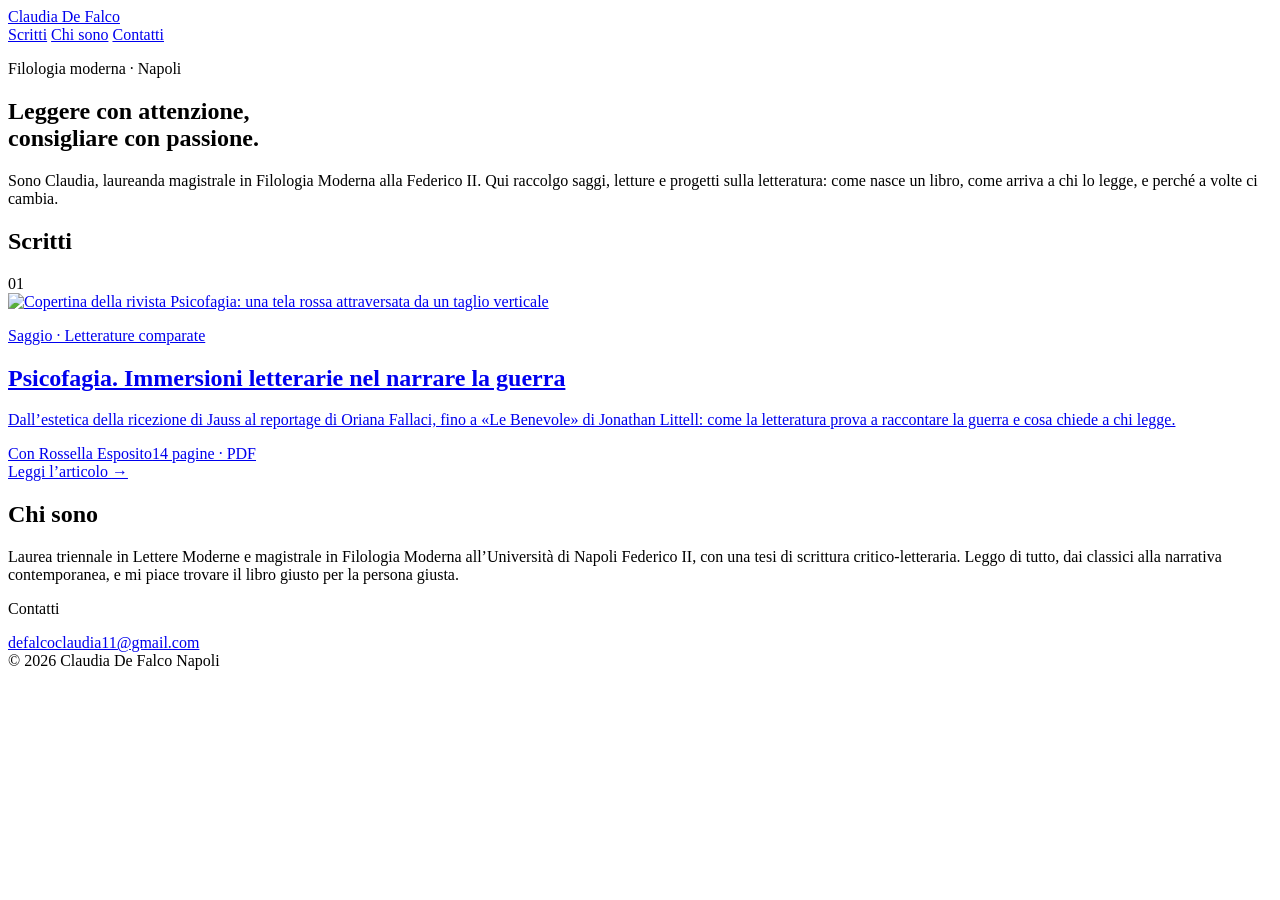
==== index.html @ 2e73d651 "Add files via upload" ====
<!doctype html>
<html lang="it">
<head>
  <meta charset="utf-8">
  <meta name="viewport" content="width=device-width, initial-scale=1">
  <title>Claudia De Falco · Letture e scritti</title>
  <meta name="description" content="Saggi, letture e progetti di Claudia De Falco, laureanda magistrale in Filologia Moderna all’Università di Napoli Federico II.">
  <meta name="author" content="Claudia De Falco">
  <meta property="og:type" content="website">
  <meta property="og:title" content="Claudia De Falco · Letture e scritti">
  <meta property="og:description" content="Saggi, letture e progetti sulla letteratura.">
  <meta property="og:image" content="assets/img/cover.jpg">
  <meta name="theme-color" content="#F6F2EA">
  <link rel="icon" href="assets/favicon.svg" type="image/svg+xml">
  <link rel="preconnect" href="https://fonts.googleapis.com">
  <link rel="preconnect" href="https://fonts.gstatic.com" crossorigin>
  <link href="https://fonts.googleapis.com/css2?family=DM+Sans:wght@400;500;600&family=Newsreader:ital,opsz,wght@0,6..72,300;0,6..72,400;0,6..72,500;1,6..72,300;1,6..72,400&display=swap" rel="stylesheet">
  <link rel="stylesheet" href="assets/style.css">
</head>
<body>
  <header class="wrap site-header">
    <a class="brand" href="./">Claudia De Falco</a>
    <nav class="nav" aria-label="Principale">
      <a href="#scritti">Scritti</a>
      <a href="#chi-sono">Chi sono</a>
      <a href="#contatti">Contatti</a>
    </nav>
  </header>

  <main>
    <section class="wrap hero">
      <p class="eyebrow">Filologia moderna · Napoli</p>
      <h1>Leggere con attenzione,<br>consigliare con passione.</h1>
      <p class="lead">Sono Claudia, laureanda magistrale in Filologia Moderna alla Federico II. Qui raccolgo saggi, letture e progetti sulla letteratura: come nasce un libro, come arriva a chi lo legge, e perché a volte ci cambia.</p>
    </section>

    <section class="wrap section" id="scritti" aria-labelledby="scritti-title">
      <div class="section-head">
        <h2 class="label" id="scritti-title">Scritti</h2>
        <span class="count">01</span>
      </div>

      <a class="card" href="articoli/psicofagia/">
        <div class="cover">
          <img src="assets/img/cover.jpg" width="696" height="1100" alt="Copertina della rivista Psicofagia: una tela rossa attraversata da un taglio verticale" loading="lazy">
        </div>
        <div class="body">
          <p class="eyebrow">Saggio · Letterature comparate</p>
          <h2>Psicofagia. Immersioni letterarie nel narrare la guerra</h2>
          <p>Dall’estetica della ricezione di Jauss al reportage di Oriana Fallaci, fino a «Le Benevole» di Jonathan Littell: come la letteratura prova a raccontare la guerra e cosa chiede a chi legge.</p>
          <div class="meta"><span>Con Rossella Esposito</span><span>14 pagine · PDF</span></div>
          <span class="more">Leggi l’articolo <span class="arrow" aria-hidden="true">→</span></span>
        </div>
      </a>
    </section>

    <section class="wrap section" id="chi-sono" aria-labelledby="chi-title">
      <div class="section-head">
        <h2 class="label" id="chi-title">Chi sono</h2>
      </div>
      <div class="about">
        <p>Laurea triennale in Lettere Moderne e magistrale in Filologia Moderna all’Università di Napoli Federico II, con una tesi di scrittura critico-letteraria. Leggo di tutto, dai classici alla narrativa contemporanea, e mi piace trovare il libro giusto per la persona giusta.</p>
        <div class="contact" id="contatti">
          <p class="label">Contatti</p>
          <a href="mailto:defalcoclaudia11@gmail.com">defalcoclaudia11@gmail.com</a>
        </div>
      </div>
    </section>
  </main>

  <footer class="wrap site-footer">
    <span>© 2026 Claudia De Falco</span>
    <span>Napoli</span>
  </footer>
</body>
</html>
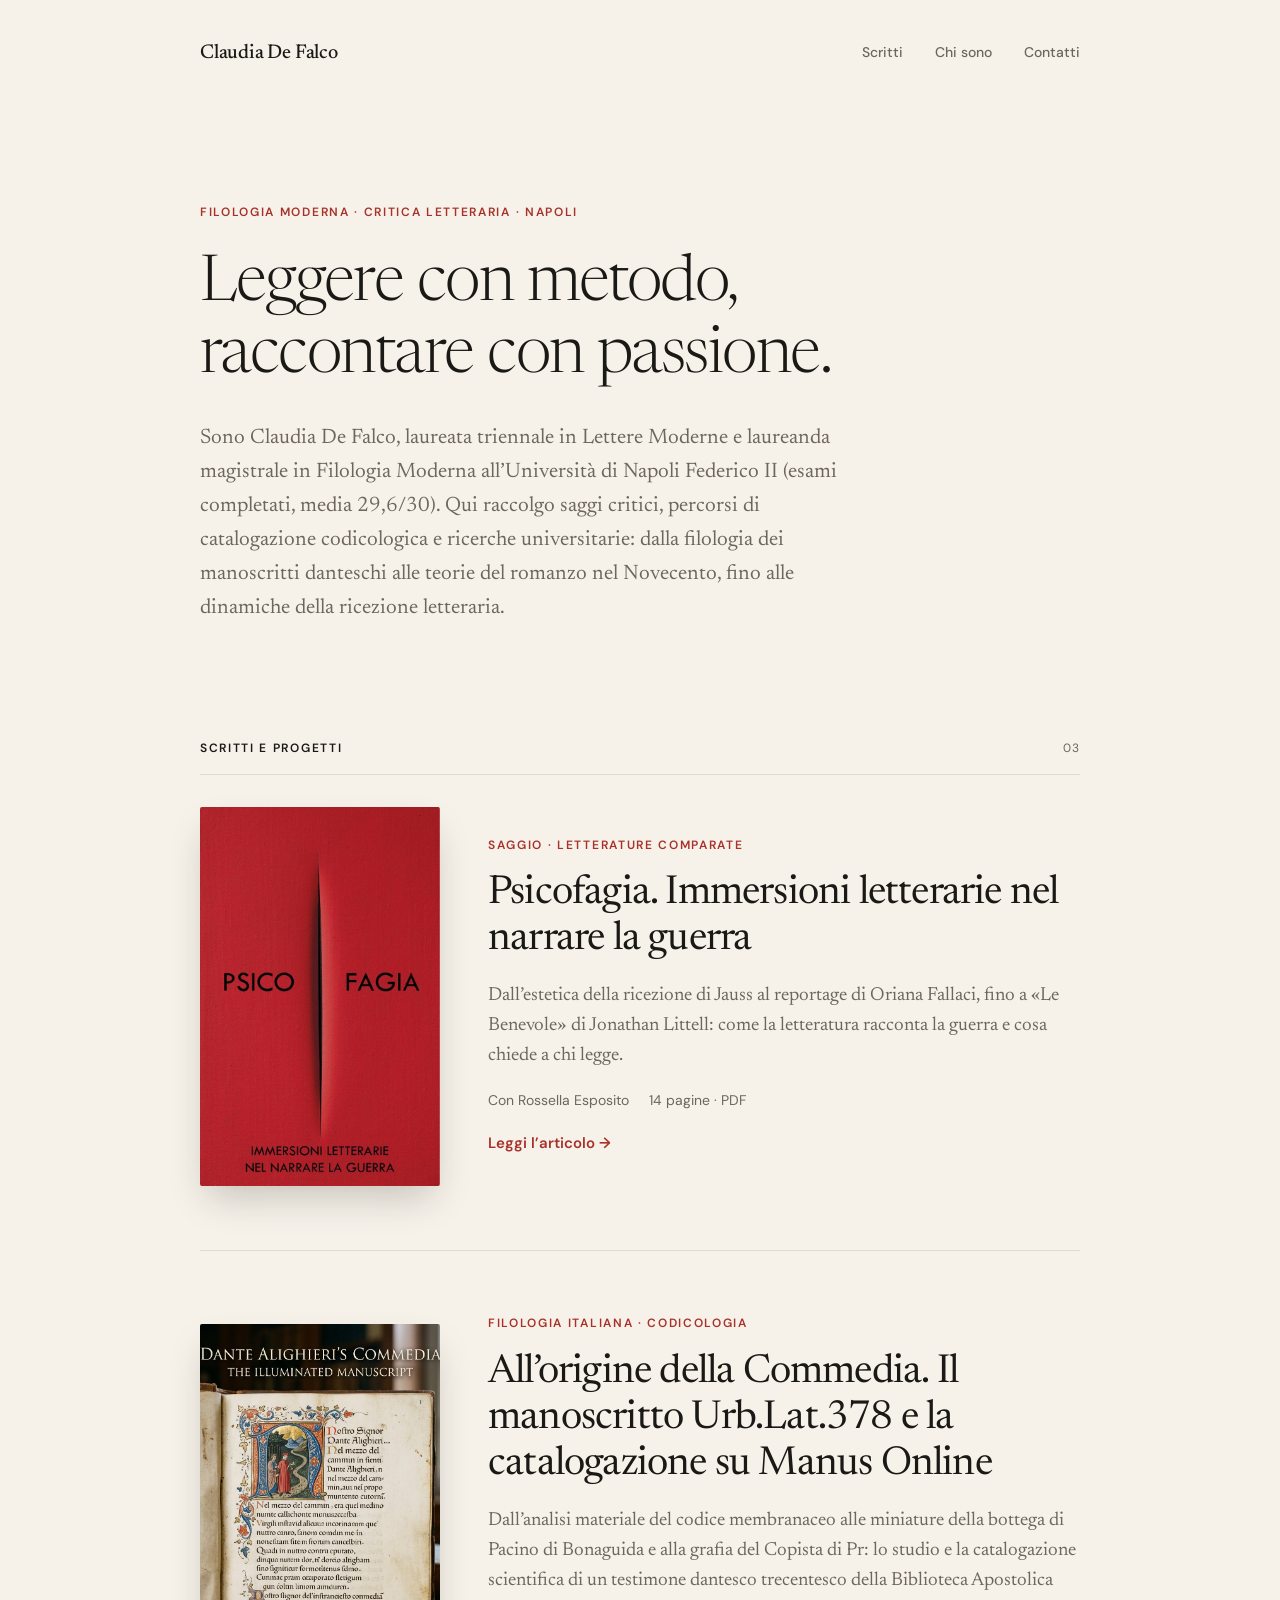
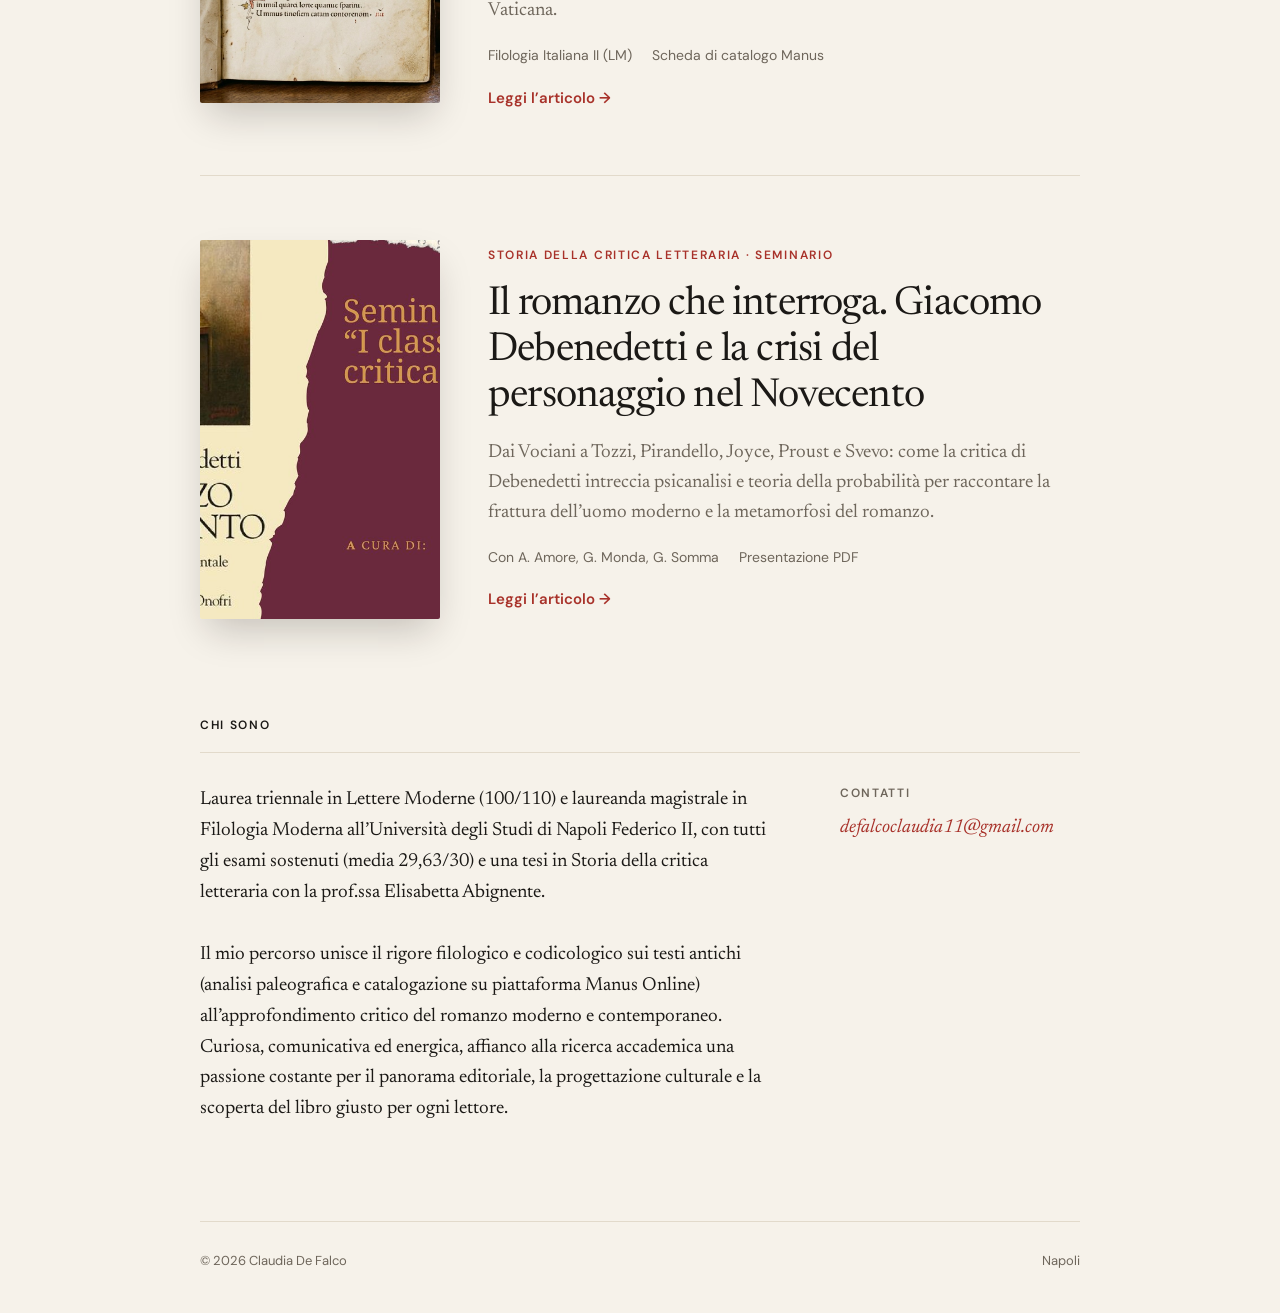
==== commit a49ca027: "Aggiunta articoli Manus e Seminario Debenedetti, rifinitura home e configurazione identita" ====
--- a/index.html
+++ b/index.html
@@ -4,11 +4,11 @@
   <meta charset="utf-8">
   <meta name="viewport" content="width=device-width, initial-scale=1">
   <title>Claudia De Falco · Letture e scritti</title>
-  <meta name="description" content="Saggi, letture e progetti di Claudia De Falco, laureanda magistrale in Filologia Moderna all’Università di Napoli Federico II.">
+  <meta name="description" content="Saggi, ricerche filologiche e progetti di critica letteraria di Claudia De Falco, laureanda magistrale in Filologia Moderna all’Università di Napoli Federico II.">
   <meta name="author" content="Claudia De Falco">
   <meta property="og:type" content="website">
   <meta property="og:title" content="Claudia De Falco · Letture e scritti">
-  <meta property="og:description" content="Saggi, letture e progetti sulla letteratura.">
+  <meta property="og:description" content="Saggi, ricerche filologiche e progetti critici sulla letteratura.">
   <meta property="og:image" content="assets/img/cover.jpg">
   <meta name="theme-color" content="#F6F2EA">
   <link rel="icon" href="assets/favicon.svg" type="image/svg+xml">
@@ -29,29 +29,57 @@
 
   <main>
     <section class="wrap hero">
-      <p class="eyebrow">Filologia moderna · Napoli</p>
-      <h1>Leggere con attenzione,<br>consigliare con passione.</h1>
-      <p class="lead">Sono Claudia, laureanda magistrale in Filologia Moderna alla Federico II. Qui raccolgo saggi, letture e progetti sulla letteratura: come nasce un libro, come arriva a chi lo legge, e perché a volte ci cambia.</p>
+      <p class="eyebrow">Filologia moderna · Critica letteraria · Napoli</p>
+      <h1>Leggere con metodo,<br>raccontare con passione.</h1>
+      <p class="lead">Sono Claudia De Falco, laureata triennale in Lettere Moderne e laureanda magistrale in Filologia Moderna all’Università di Napoli Federico II (esami completati, media 29,6/30). Qui raccolgo saggi critici, percorsi di catalogazione codicologica e ricerche universitarie: dalla filologia dei manoscritti danteschi alle teorie del romanzo nel Novecento, fino alle dinamiche della ricezione letteraria.</p>
     </section>
 
     <section class="wrap section" id="scritti" aria-labelledby="scritti-title">
       <div class="section-head">
-        <h2 class="label" id="scritti-title">Scritti</h2>
-        <span class="count">01</span>
+        <h2 class="label" id="scritti-title">Scritti e progetti</h2>
+        <span class="count">03</span>
       </div>
 
-      <a class="card" href="articoli/psicofagia/">
-        <div class="cover">
-          <img src="assets/img/cover.jpg" width="696" height="1100" alt="Copertina della rivista Psicofagia: una tela rossa attraversata da un taglio verticale" loading="lazy">
-        </div>
-        <div class="body">
-          <p class="eyebrow">Saggio · Letterature comparate</p>
-          <h2>Psicofagia. Immersioni letterarie nel narrare la guerra</h2>
-          <p>Dall’estetica della ricezione di Jauss al reportage di Oriana Fallaci, fino a «Le Benevole» di Jonathan Littell: come la letteratura prova a raccontare la guerra e cosa chiede a chi legge.</p>
-          <div class="meta"><span>Con Rossella Esposito</span><span>14 pagine · PDF</span></div>
-          <span class="more">Leggi l’articolo <span class="arrow" aria-hidden="true">→</span></span>
-        </div>
-      </a>
+      <div class="cards-list">
+        <a class="card" href="articoli/psicofagia/">
+          <div class="cover">
+            <img src="assets/img/cover.jpg" width="696" height="1100" alt="Copertina della rivista Psicofagia: una tela rossa attraversata da un taglio verticale" loading="lazy">
+          </div>
+          <div class="body">
+            <p class="eyebrow">Saggio · Letterature comparate</p>
+            <h2>Psicofagia. Immersioni letterarie nel narrare la guerra</h2>
+            <p>Dall’estetica della ricezione di Jauss al reportage di Oriana Fallaci, fino a «Le Benevole» di Jonathan Littell: come la letteratura racconta la guerra e cosa chiede a chi legge.</p>
+            <div class="meta"><span>Con Rossella Esposito</span><span>14 pagine · PDF</span></div>
+            <span class="more">Leggi l’articolo <span class="arrow" aria-hidden="true">→</span></span>
+          </div>
+        </a>
+
+        <a class="card" href="articoli/manoscritti-dante-manus/">
+          <div class="cover">
+            <img src="articoli/manoscritti-dante-manus/img/cover.jpg" width="896" height="1200" alt="Copertina editoriale: il manoscritto dantesco della Commedia e la catalogazione su Manus Online" loading="lazy">
+          </div>
+          <div class="body">
+            <p class="eyebrow">Filologia italiana · Codicologia</p>
+            <h2>All’origine della Commedia. Il manoscritto Urb.Lat.378 e la catalogazione su Manus Online</h2>
+            <p>Dall’analisi materiale del codice membranaceo alle miniature della bottega di Pacino di Bonaguida e alla grafia del Copista di Pr: lo studio e la catalogazione scientifica di un testimone dantesco trecentesco della Biblioteca Apostolica Vaticana.</p>
+            <div class="meta"><span>Filologia Italiana II (LM)</span><span>Scheda di catalogo Manus</span></div>
+            <span class="more">Leggi l’articolo <span class="arrow" aria-hidden="true">→</span></span>
+          </div>
+        </a>
+
+        <a class="card" href="articoli/seminario-debenedetti/">
+          <div class="cover">
+            <img src="articoli/seminario-debenedetti/img/cover.jpg" width="1200" height="675" alt="Slide introduttiva del seminario su Giacomo Debenedetti e Il romanzo del Novecento" loading="lazy">
+          </div>
+          <div class="body">
+            <p class="eyebrow">Storia della critica letteraria · Seminario</p>
+            <h2>Il romanzo che interroga. Giacomo Debenedetti e la crisi del personaggio nel Novecento</h2>
+            <p>Dai Vociani a Tozzi, Pirandello, Joyce, Proust e Svevo: come la critica di Debenedetti intreccia psicanalisi e teoria della probabilità per raccontare la frattura dell’uomo moderno e la metamorfosi del romanzo.</p>
+            <div class="meta"><span>Con A. Amore, G. Monda, G. Somma</span><span>Presentazione PDF</span></div>
+            <span class="more">Leggi l’articolo <span class="arrow" aria-hidden="true">→</span></span>
+          </div>
+        </a>
+      </div>
     </section>
 
     <section class="wrap section" id="chi-sono" aria-labelledby="chi-title">
@@ -59,7 +87,7 @@
         <h2 class="label" id="chi-title">Chi sono</h2>
       </div>
       <div class="about">
-        <p>Laurea triennale in Lettere Moderne e magistrale in Filologia Moderna all’Università di Napoli Federico II, con una tesi di scrittura critico-letteraria. Leggo di tutto, dai classici alla narrativa contemporanea, e mi piace trovare il libro giusto per la persona giusta.</p>
+        <p>Laurea triennale in Lettere Moderne (100/110) e laureanda magistrale in Filologia Moderna all’Università degli Studi di Napoli Federico II, con tutti gli esami sostenuti (media 29,63/30) e una tesi in Storia della critica letteraria con la prof.ssa Elisabetta Abignente.<br><br>Il mio percorso unisce il rigore filologico e codicologico sui testi antichi (analisi paleografica e catalogazione su piattaforma Manus Online) all’approfondimento critico del romanzo moderno e contemporaneo. Curiosa, comunicativa ed energica, affianco alla ricerca accademica una passione costante per il panorama editoriale, la progettazione culturale e la scoperta del libro giusto per ogni lettore.</p>
         <div class="contact" id="contatti">
           <p class="label">Contatti</p>
           <a href="mailto:defalcoclaudia11@gmail.com">defalcoclaudia11@gmail.com</a>
--- a/assets/style.css
+++ b/assets/style.css
@@ -0,0 +1,258 @@
+:root {
+  --bg: #F6F2EA;
+  --surface: #FFFDF8;
+  --band: #EDE6DA;
+  --ink: #1B1916;
+  --muted: #6E665B;
+  --rule: #E2DACB;
+  --accent: #A8322A;
+  --accent-ink: #FFFFFF;
+  --serif: "Newsreader", Georgia, "Times New Roman", serif;
+  --sans: "DM Sans", system-ui, -apple-system, "Segoe UI", sans-serif;
+  --wide: 880px;
+  --col: 680px;
+}
+
+*, *::before, *::after { box-sizing: border-box; }
+html { -webkit-text-size-adjust: 100%; }
+body {
+  margin: 0;
+  background: var(--bg);
+  color: var(--ink);
+  font-family: var(--serif);
+  font-size: 20px;
+  line-height: 1.7;
+  -webkit-font-smoothing: antialiased;
+  text-rendering: optimizeLegibility;
+}
+img { max-width: 100%; display: block; }
+a { color: inherit; }
+::selection { background: rgba(168, 50, 42, .16); }
+
+.wrap { width: min(var(--wide), 100% - 40px); margin-inline: auto; }
+.col  { width: min(var(--col), 100% - 40px); margin-inline: auto; }
+
+/* Header */
+.site-header { display: flex; justify-content: space-between; align-items: center; padding: 36px 0; }
+.brand { font-family: var(--serif); font-weight: 500; font-size: 20px; text-decoration: none; letter-spacing: -.01em; }
+.nav { display: flex; gap: 32px; }
+.nav a { font-family: var(--sans); font-weight: 500; font-size: 14px; color: var(--muted); text-decoration: none; transition: color .2s; }
+.nav a:hover, .nav a[aria-current="page"] { color: var(--ink); }
+
+/* Type helpers */
+.eyebrow {
+  font-family: var(--sans); font-weight: 600; font-size: 12px; letter-spacing: .14em;
+  text-transform: uppercase; color: var(--accent); margin: 0;
+}
+.label {
+  font-family: var(--sans); font-weight: 600; font-size: 12px; letter-spacing: .14em;
+  text-transform: uppercase; margin: 0;
+}
+.muted { color: var(--muted); }
+
+/* Home hero */
+.hero { padding: 96px 0 112px; display: grid; gap: 28px; }
+.hero h1 {
+  font-weight: 300; font-size: clamp(42px, 6.4vw, 64px); line-height: 1.12;
+  letter-spacing: -.024em; margin: 0;
+}
+.hero .lead { font-size: 21px; line-height: 1.62; color: var(--muted); max-width: 640px; margin: 0; }
+
+/* Sections */
+.section { padding-bottom: 96px; }
+.section-head { display: flex; justify-content: space-between; align-items: baseline; padding-bottom: 16px; border-bottom: 1px solid var(--rule); margin-bottom: 32px; }
+.section-head .count { font-family: var(--sans); font-size: 12px; color: var(--muted); letter-spacing: .08em; }
+
+/* Article card */
+.card { display: grid; grid-template-columns: 240px 1fr; gap: 48px; align-items: center; text-decoration: none; }
+.card .cover {
+  aspect-ratio: 240 / 379; border-radius: 2px; overflow: hidden;
+  box-shadow: 0 18px 36px -8px rgba(26, 20, 13, .22);
+  transition: transform .4s cubic-bezier(.2,.7,.2,1), box-shadow .4s;
+}
+.card .cover img { width: 100%; height: 100%; object-fit: cover; }
+.card:hover .cover { transform: translateY(-4px) rotate(-.6deg); box-shadow: 0 26px 44px -10px rgba(26, 20, 13, .28); }
+.card .body { display: grid; gap: 18px; }
+.card h2 { font-weight: 400; font-size: clamp(30px, 3.6vw, 40px); line-height: 1.15; letter-spacing: -.02em; margin: 0; }
+.card p { margin: 0; font-size: 19px; line-height: 1.58; color: var(--muted); }
+.meta { font-family: var(--sans); font-size: 14px; color: var(--muted); display: flex; flex-wrap: wrap; gap: 8px 20px; }
+.more { font-family: var(--sans); font-weight: 600; font-size: 15px; color: var(--accent); }
+.more .arrow { display: inline-block; transition: transform .25s; }
+.card:hover .more .arrow { transform: translateX(4px); }
+.card + .card { margin-top: 64px; padding-top: 64px; border-top: 1px solid var(--rule); }
+
+/* Codicological and metadata sheet */
+.spec-box {
+  background: var(--surface);
+  border: 1px solid var(--rule);
+  border-radius: 6px;
+  padding: 28px 32px;
+  margin: 32px 0 48px;
+}
+.spec-box .label {
+  color: var(--accent);
+  margin-bottom: 20px;
+}
+.spec-grid {
+  display: grid;
+  grid-template-columns: repeat(auto-fit, minmax(260px, 1fr));
+  gap: 18px 28px;
+  font-family: var(--sans);
+  font-size: 14px;
+  line-height: 1.5;
+}
+.spec-item {
+  display: flex;
+  flex-direction: column;
+  gap: 4px;
+}
+.spec-item .dt {
+  color: var(--muted);
+  font-size: 11px;
+  text-transform: uppercase;
+  letter-spacing: .08em;
+  font-weight: 600;
+}
+.spec-item .dd {
+  color: var(--ink);
+  font-weight: 500;
+  margin: 0;
+}
+
+/* About */
+.about { display: grid; grid-template-columns: 1fr 240px; gap: 64px; }
+.about p { margin: 0; font-size: 19px; line-height: 1.63; }
+.contact { display: grid; gap: 10px; align-content: start; }
+.contact .label { color: var(--muted); }
+.contact a { font-style: italic; color: var(--accent); text-decoration: none; font-size: 19px; overflow-wrap: anywhere; }
+.contact a:hover { text-decoration: underline; text-underline-offset: 3px; }
+
+/* Footer */
+.site-footer {
+  display: flex; justify-content: space-between; gap: 16px; flex-wrap: wrap;
+  border-top: 1px solid var(--rule); padding: 28px 0 40px;
+  font-family: var(--sans); font-size: 13px; color: var(--muted);
+}
+.site-footer a { text-decoration: none; }
+.site-footer a:hover { color: var(--ink); }
+
+/* Article page */
+.intro { padding: 72px 0 48px; display: grid; gap: 24px; }
+.back { font-family: var(--sans); font-weight: 500; font-size: 14px; color: var(--muted); text-decoration: none; width: fit-content; }
+.back:hover { color: var(--ink); }
+.intro h1 { font-weight: 300; font-size: clamp(38px, 5.6vw, 56px); line-height: 1.1; letter-spacing: -.027em; margin: 0; }
+.standfirst { font-style: italic; font-size: 22px; line-height: 1.55; color: var(--muted); margin: 0; }
+.byline {
+  display: flex; justify-content: space-between; align-items: center; gap: 16px; flex-wrap: wrap;
+  border-top: 1px solid var(--rule); padding-top: 20px; font-family: var(--sans);
+}
+.byline .who { font-weight: 500; font-size: 14px; }
+.byline .info { font-size: 13px; color: var(--muted); }
+
+.btn {
+  display: inline-flex; align-items: center; gap: 10px;
+  background: var(--accent); color: var(--accent-ink); text-decoration: none;
+  font-family: var(--sans); font-weight: 600; font-size: 14px;
+  padding: 12px 22px; border-radius: 999px; transition: background .2s, transform .2s;
+}
+.btn:hover { background: #8E2921; transform: translateY(-1px); }
+.btn:focus-visible, a:focus-visible { outline: 2px solid var(--accent); outline-offset: 3px; }
+
+.pages { padding-bottom: 56px; }
+.pages .band {
+  background: var(--band); border-radius: 4px; padding: 44px 32px;
+  display: grid; grid-template-columns: repeat(4, 1fr); gap: 28px;
+}
+.pages .band a { display: block; border-radius: 2px; overflow: hidden; box-shadow: 0 16px 32px -6px rgba(26, 20, 13, .2); transition: transform .35s cubic-bezier(.2,.7,.2,1); }
+.pages .band a:hover { transform: translateY(-4px); }
+.pages .band img { width: 100%; aspect-ratio: 696 / 1100; object-fit: cover; }
+.pages figcaption { font-family: var(--sans); font-size: 13px; color: var(--muted); margin-top: 12px; }
+
+/* Visual hero & Folio navigation cards */
+.visual-hero { padding-bottom: 48px; }
+.visual-wrap {
+  max-width: 440px; margin: 0 auto; border-radius: 4px; overflow: hidden;
+  box-shadow: 0 20px 40px -10px rgba(26, 20, 13, .22);
+}
+.visual-wrap img { width: 100%; height: auto; display: block; }
+.visual-hero figcaption { font-family: var(--sans); font-size: 13px; color: var(--muted); margin-top: 14px; text-align: center; }
+
+.folio-strip {
+  display: grid; grid-template-columns: repeat(2, 1fr); gap: 16px; margin: 28px 0 36px;
+}
+.folio-card {
+  background: var(--surface); border: 1px solid var(--rule); border-radius: 4px;
+  padding: 18px 22px; text-decoration: none; display: flex; flex-direction: column; gap: 4px;
+  transition: transform .2s, border-color .2s;
+}
+.folio-card:hover { transform: translateY(-2px); border-color: var(--accent); }
+.folio-card .tag { font-family: var(--sans); font-size: 11px; font-weight: 600; text-transform: uppercase; letter-spacing: .08em; color: var(--accent); }
+.folio-card .name { font-family: var(--serif); font-size: 19px; line-height: 1.3; color: var(--ink); margin: 0; }
+.folio-card .desc { font-family: var(--sans); font-size: 13px; color: var(--muted); margin: 0; }
+.folio-card .ext { font-family: var(--sans); font-size: 12px; color: var(--accent); font-weight: 600; margin-top: 4px; }
+
+.prose { padding-bottom: 64px; }
+.prose p { margin: 0 0 24px; }
+.prose h2 {
+  font-weight: 400; font-size: 32px; line-height: 1.2; letter-spacing: -.015em;
+  margin: 56px 0 20px; display: flex; gap: 14px; align-items: baseline;
+}
+.prose h2 .num { font-style: italic; color: var(--accent); font-size: 30px; }
+.prose em { font-style: italic; }
+.prose blockquote {
+  margin: 40px 0; padding: 8px 0 8px 28px; border-left: 2px solid var(--accent);
+}
+.prose blockquote p { font-weight: 300; font-style: italic; font-size: 30px; line-height: 1.33; margin: 0 0 10px; }
+.prose blockquote cite {
+  font-style: normal; font-family: var(--sans); font-weight: 500; font-size: 13px;
+  letter-spacing: .06em; text-transform: uppercase; color: var(--muted);
+}
+.prose .note { font-family: var(--sans); font-size: 15px; line-height: 1.6; color: var(--muted); }
+
+.keypoints { list-style: none; padding: 0; margin: 0 0 28px; display: grid; gap: 12px; }
+.keypoints li { padding-left: 28px; position: relative; }
+.keypoints li::before { content: "—"; position: absolute; left: 0; color: var(--accent); }
+
+.download {
+  display: flex; justify-content: space-between; align-items: center; gap: 24px; flex-wrap: wrap;
+  background: var(--surface); border: 1px solid var(--rule); border-radius: 6px;
+  padding: 28px 32px; margin: 16px 0 64px;
+}
+.download .t { font-size: 24px; line-height: 1.3; margin: 0; }
+.download .s { font-family: var(--sans); font-size: 13px; color: var(--muted); margin: 4px 0 0; }
+
+.biblio { border-top: 1px solid var(--rule); padding-top: 24px; margin-bottom: 96px; }
+.biblio ul { list-style: none; padding: 0; margin: 16px 0 0; display: grid; gap: 10px; }
+.biblio li { font-family: var(--sans); font-size: 14px; line-height: 1.55; color: var(--muted); }
+.biblio li i { color: var(--ink); }
+
+/* Responsive */
+@media (max-width: 760px) {
+  body { font-size: 18px; }
+  .site-header { padding: 24px 0; }
+  .nav { gap: 18px; }
+  .hero { padding: 56px 0 72px; }
+  .hero .lead { font-size: 19px; }
+  .card { grid-template-columns: 1fr; gap: 28px; }
+  .card .cover { width: 62%; max-width: 240px; }
+  .about { grid-template-columns: 1fr; gap: 32px; }
+  .intro { padding: 40px 0 36px; }
+  .standfirst { font-size: 20px; }
+  .pages .band { grid-template-columns: repeat(2, 1fr); padding: 24px; gap: 18px; }
+  .prose h2 { font-size: 27px; margin-top: 44px; }
+  .prose blockquote p { font-size: 24px; }
+  .download { padding: 24px; }
+  .folio-strip { grid-template-columns: 1fr; }
+}
+@media (max-width: 420px) {
+  .nav a:nth-child(1) { display: none; }
+}
+@media (prefers-reduced-motion: reduce) {
+  * { transition: none !important; }
+}
+
+/* Specificity fixes */
+.card .body .eyebrow { font-size: 12px; line-height: 1.4; color: var(--accent); }
+.about .contact .label { font-size: 12px; line-height: 1.4; color: var(--muted); }
+.pages .band img { height: auto; }
+.prose .biblio h2 { font-family: var(--sans); font-weight: 600; font-size: 12px; letter-spacing: .14em; text-transform: uppercase; margin: 0; display: block; }
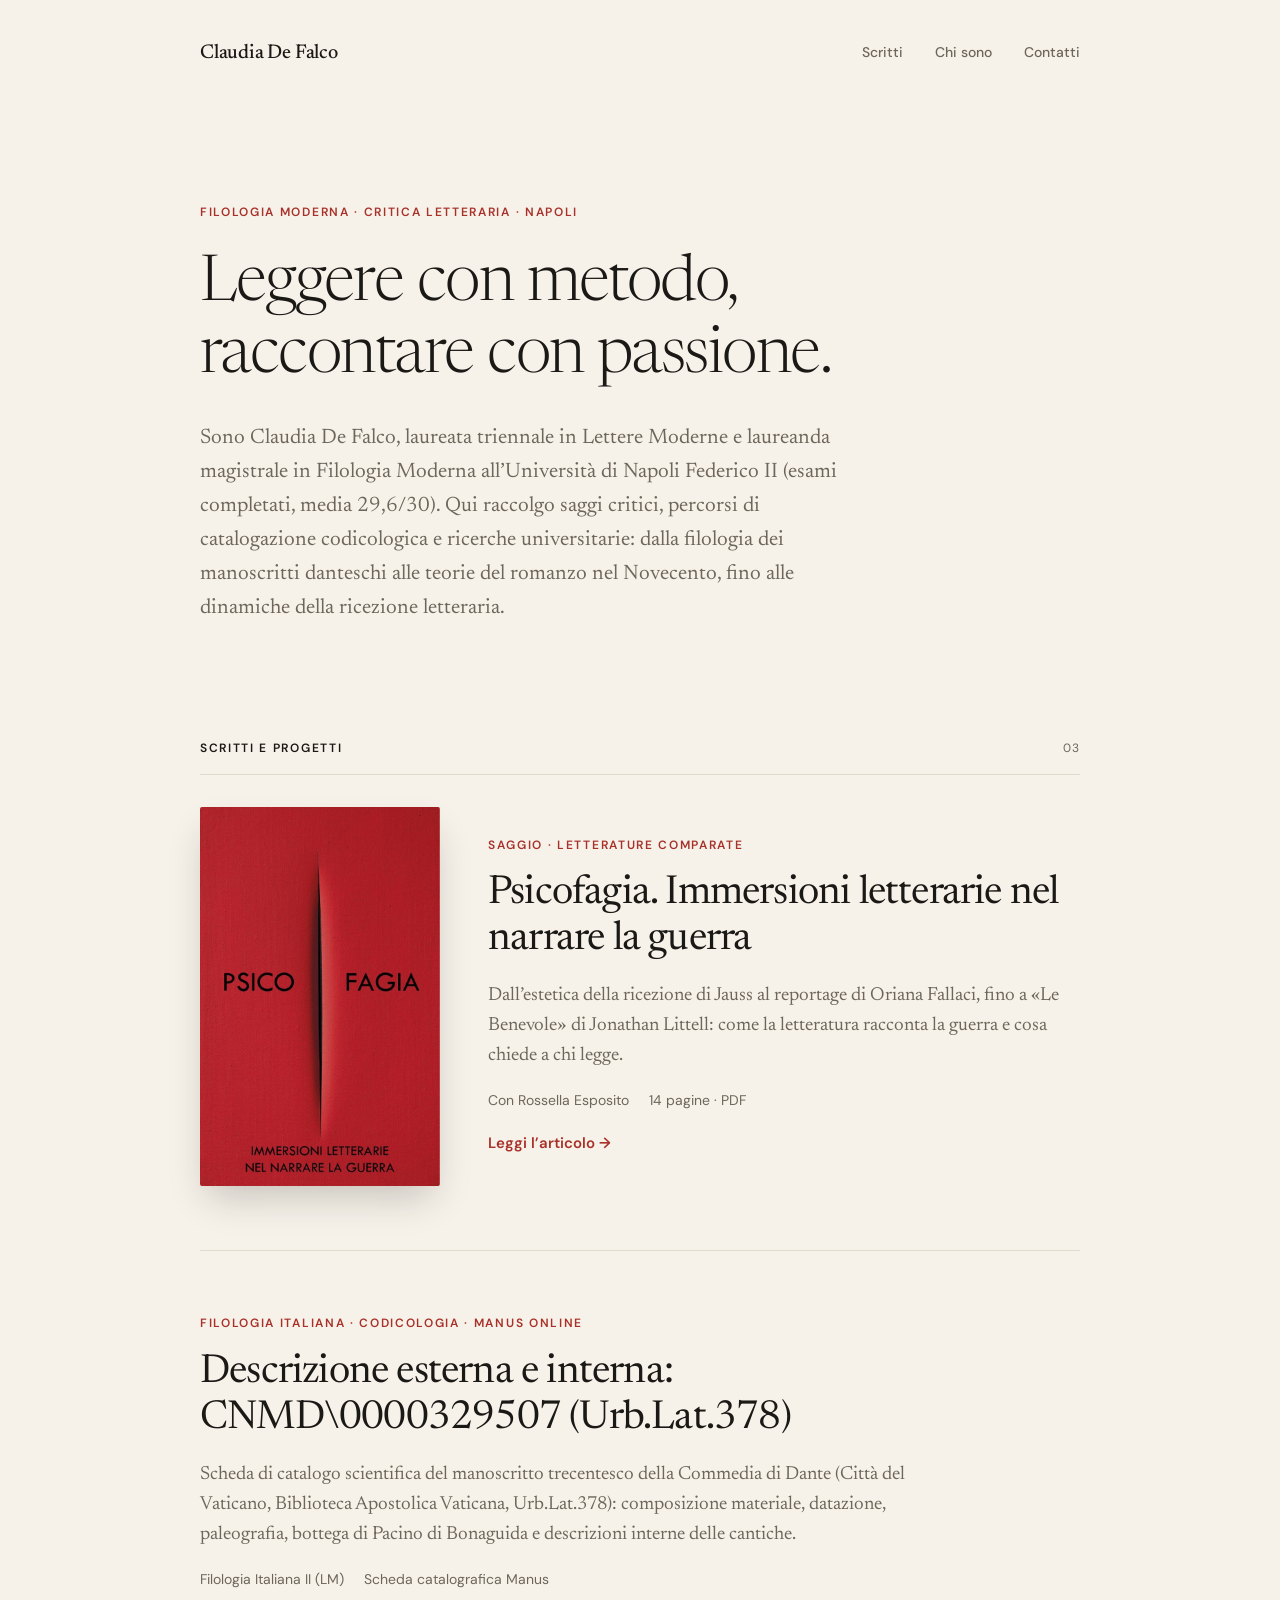
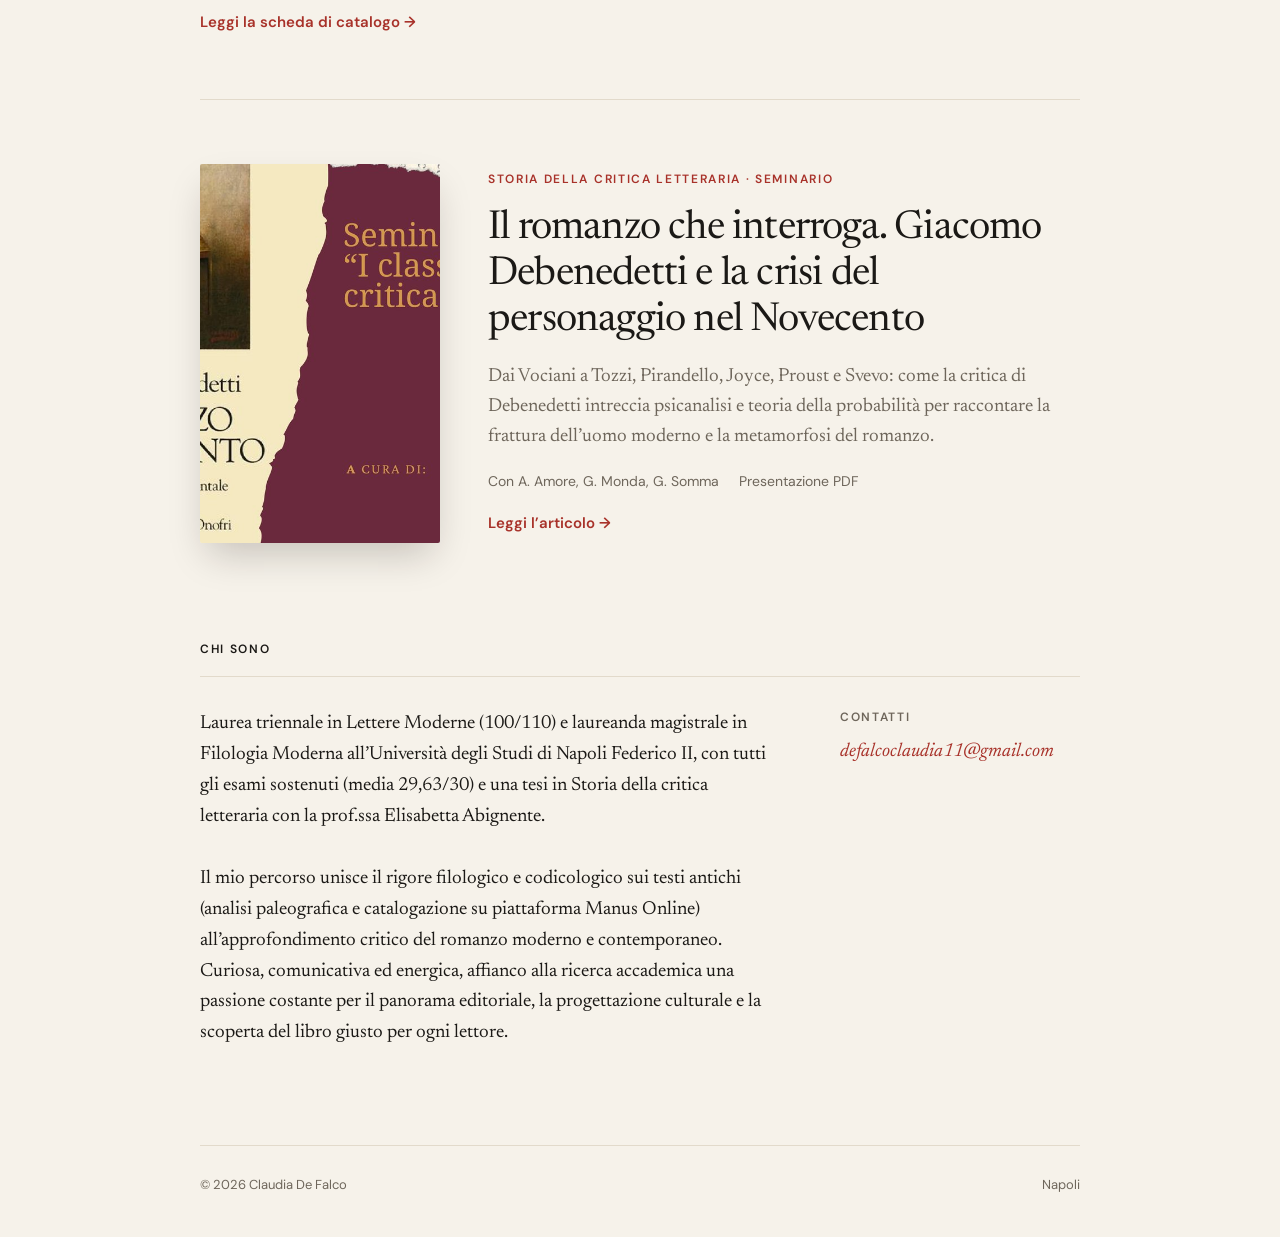
==== commit d14b6eba: "Scheda Manus: testo integrale della scheda catalografica senza immagini ne copertina" ====
--- a/index.html
+++ b/index.html
@@ -54,16 +54,13 @@
           </div>
         </a>
 
-        <a class="card" href="articoli/manoscritti-dante-manus/">
-          <div class="cover">
-            <img src="articoli/manoscritti-dante-manus/img/cover.jpg" width="896" height="1200" alt="Copertina editoriale: il manoscritto dantesco della Commedia e la catalogazione su Manus Online" loading="lazy">
-          </div>
+        <a class="card no-cover" href="articoli/manoscritti-dante-manus/">
           <div class="body">
-            <p class="eyebrow">Filologia italiana · Codicologia</p>
-            <h2>All’origine della Commedia. Il manoscritto Urb.Lat.378 e la catalogazione su Manus Online</h2>
-            <p>Dall’analisi materiale del codice membranaceo alle miniature della bottega di Pacino di Bonaguida e alla grafia del Copista di Pr: lo studio e la catalogazione scientifica di un testimone dantesco trecentesco della Biblioteca Apostolica Vaticana.</p>
-            <div class="meta"><span>Filologia Italiana II (LM)</span><span>Scheda di catalogo Manus</span></div>
-            <span class="more">Leggi l’articolo <span class="arrow" aria-hidden="true">→</span></span>
+            <p class="eyebrow">Filologia italiana · Codicologia · Manus Online</p>
+            <h2>Descrizione esterna e interna: CNMD\0000329507 (Urb.Lat.378)</h2>
+            <p>Scheda di catalogo scientifica del manoscritto trecentesco della Commedia di Dante (Città del Vaticano, Biblioteca Apostolica Vaticana, Urb.Lat.378): composizione materiale, datazione, paleografia, bottega di Pacino di Bonaguida e descrizioni interne delle cantiche.</p>
+            <div class="meta"><span>Filologia Italiana II (LM)</span><span>Scheda catalografica Manus</span></div>
+            <span class="more">Leggi la scheda di catalogo <span class="arrow" aria-hidden="true">→</span></span>
           </div>
         </a>
 
--- a/assets/style.css
+++ b/assets/style.css
@@ -80,6 +80,8 @@
 .more .arrow { display: inline-block; transition: transform .25s; }
 .card:hover .more .arrow { transform: translateX(4px); }
 .card + .card { margin-top: 64px; padding-top: 64px; border-top: 1px solid var(--rule); }
+.card.no-cover { display: block; }
+.card.no-cover .body { max-width: 720px; }
 
 /* Codicological and metadata sheet */
 .spec-box {
@@ -256,3 +258,35 @@
 .about .contact .label { font-size: 12px; line-height: 1.4; color: var(--muted); }
 .pages .band img { height: auto; }
 .prose .biblio h2 { font-family: var(--sans); font-weight: 600; font-size: 12px; letter-spacing: .14em; text-transform: uppercase; margin: 0; display: block; }
+
+/* Catalog sheet specific styles */
+.catalog-sheet { display: grid; gap: 32px; padding-bottom: 80px; }
+.catalog-block {
+  background: var(--surface); border: 1px solid var(--rule); border-radius: 4px;
+  padding: 28px 32px;
+}
+.catalog-block h2 {
+  font-family: var(--sans); font-size: 13px; font-weight: 600; letter-spacing: .12em;
+  text-transform: uppercase; color: var(--accent); margin: 0 0 18px;
+  padding-bottom: 10px; border-bottom: 1px solid var(--rule);
+}
+.catalog-block h3 {
+  font-family: var(--serif); font-size: 22px; font-weight: 400; margin: 24px 0 12px; color: var(--ink);
+}
+.catalog-block h4 {
+  font-family: var(--sans); font-size: 13px; font-weight: 600; text-transform: uppercase; letter-spacing: .08em;
+  margin: 18px 0 8px; color: var(--muted);
+}
+.catalog-data {
+  display: grid; grid-template-columns: repeat(auto-fit, minmax(240px, 1fr)); gap: 14px 24px;
+  font-family: var(--sans); font-size: 15px; line-height: 1.5;
+}
+.field-pair { display: flex; flex-direction: column; gap: 2px; }
+.field-pair .term { font-size: 11px; text-transform: uppercase; letter-spacing: .08em; color: var(--muted); font-weight: 600; }
+.field-pair .value { color: var(--ink); }
+.catalog-text { font-family: var(--serif); font-size: 18px; line-height: 1.65; color: var(--ink); margin: 10px 0 0; }
+.catalog-quote {
+  font-style: italic; padding: 8px 0 8px 18px; border-left: 2px solid var(--accent);
+  margin: 12px 0; color: var(--ink); font-size: 17px;
+}
+
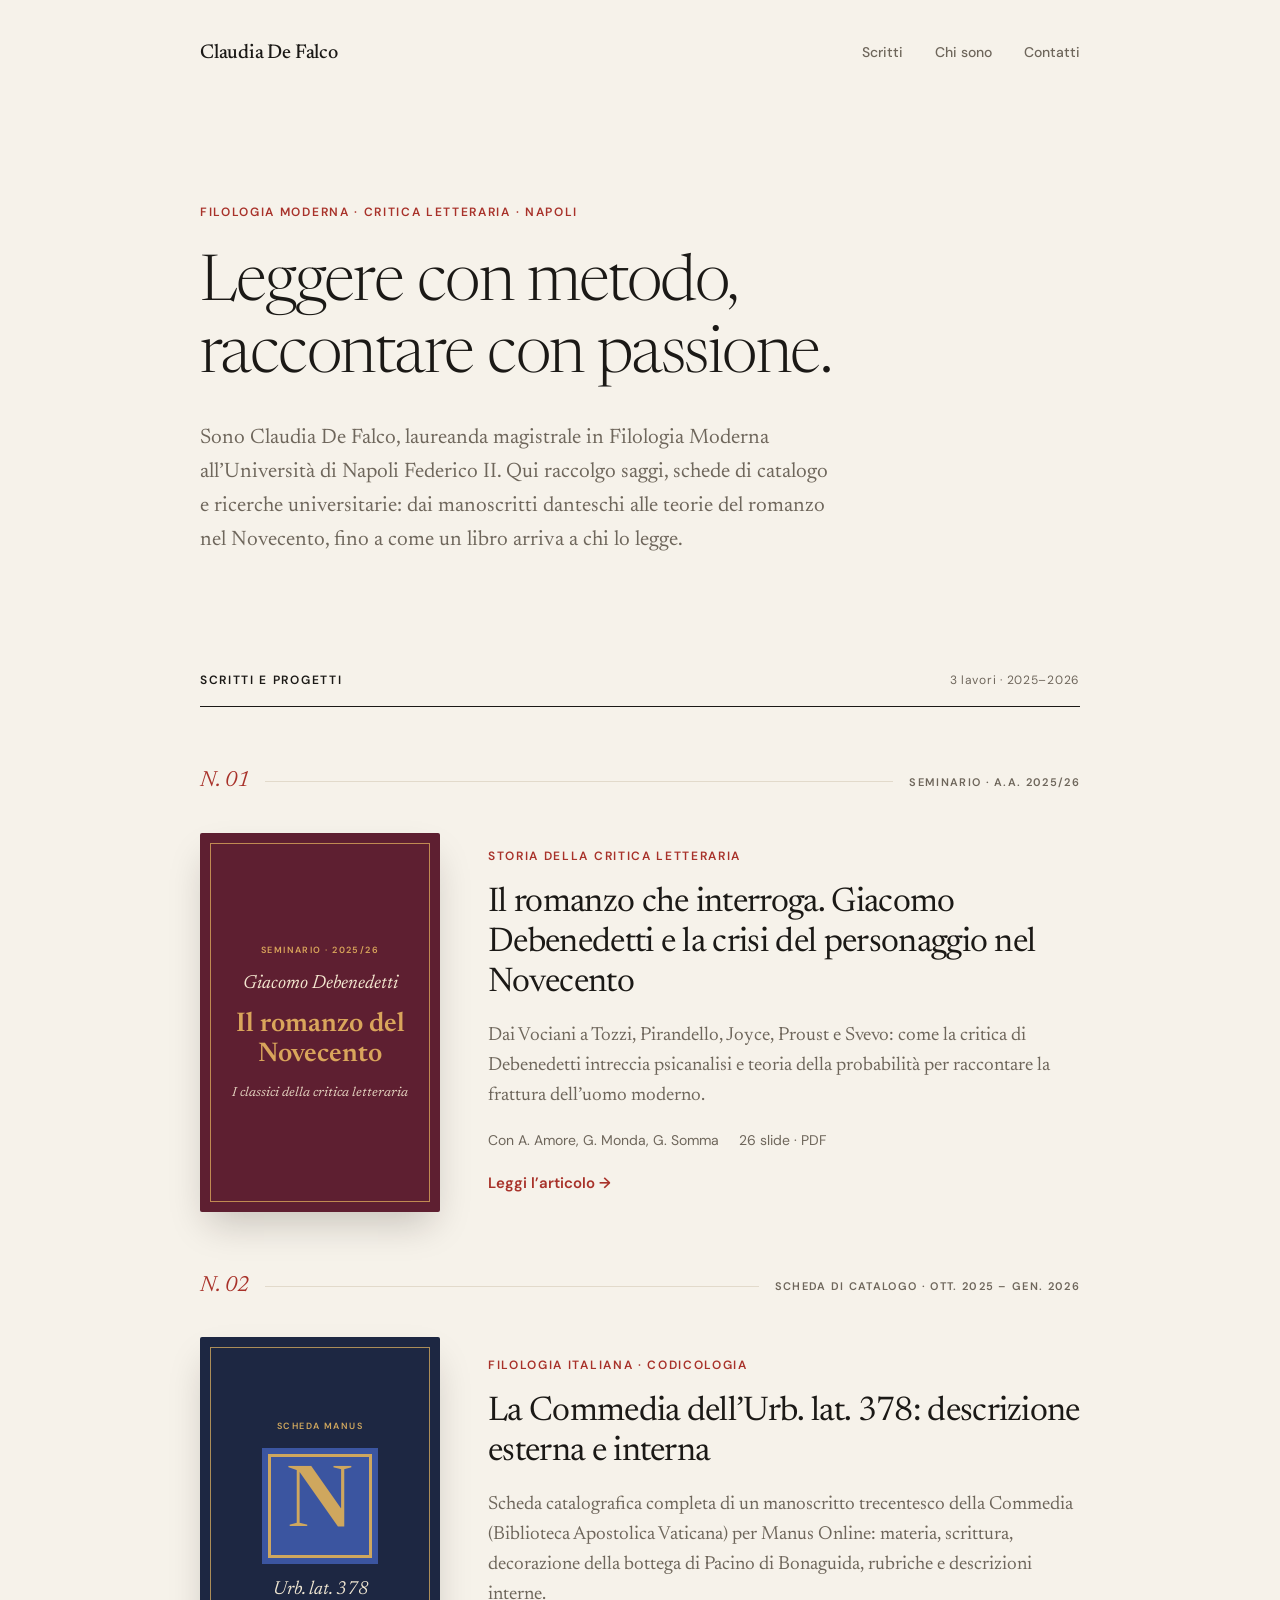
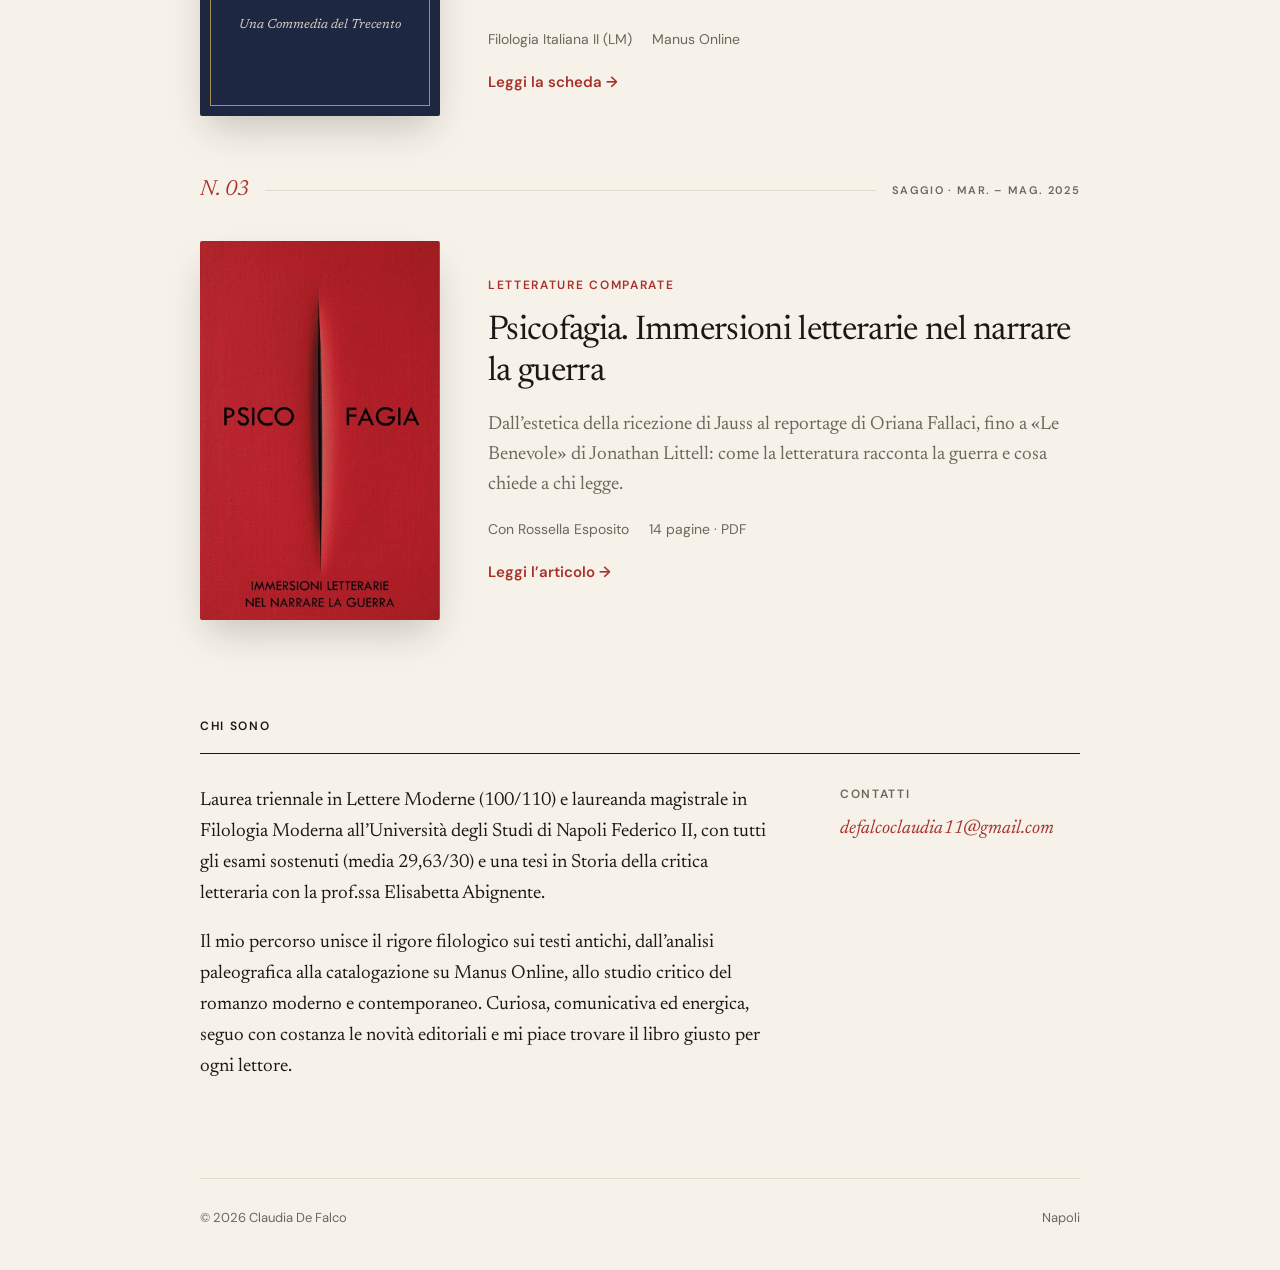
==== commit 31164282: "Add files via upload" ====
--- a/index.html
+++ b/index.html
@@ -9,12 +9,12 @@
   <meta property="og:type" content="website">
   <meta property="og:title" content="Claudia De Falco · Letture e scritti">
   <meta property="og:description" content="Saggi, ricerche filologiche e progetti critici sulla letteratura.">
-  <meta property="og:image" content="assets/img/cover.jpg">
+  <meta property="og:image" content="articoli/psicofagia/img/cover.jpg">
   <meta name="theme-color" content="#F6F2EA">
   <link rel="icon" href="assets/favicon.svg" type="image/svg+xml">
   <link rel="preconnect" href="https://fonts.googleapis.com">
   <link rel="preconnect" href="https://fonts.gstatic.com" crossorigin>
-  <link href="https://fonts.googleapis.com/css2?family=DM+Sans:wght@400;500;600&family=Newsreader:ital,opsz,wght@0,6..72,300;0,6..72,400;0,6..72,500;1,6..72,300;1,6..72,400&display=swap" rel="stylesheet">
+  <link href="https://fonts.googleapis.com/css2?family=DM+Sans:wght@400;500;600&family=Newsreader:ital,opsz,wght@0,6..72,300;0,6..72,400;0,6..72,500;0,6..72,600;1,6..72,300;1,6..72,400&display=swap" rel="stylesheet">
   <link rel="stylesheet" href="assets/style.css">
 </head>
 <body>
@@ -31,60 +31,86 @@
     <section class="wrap hero">
       <p class="eyebrow">Filologia moderna · Critica letteraria · Napoli</p>
       <h1>Leggere con metodo,<br>raccontare con passione.</h1>
-      <p class="lead">Sono Claudia De Falco, laureata triennale in Lettere Moderne e laureanda magistrale in Filologia Moderna all’Università di Napoli Federico II (esami completati, media 29,6/30). Qui raccolgo saggi critici, percorsi di catalogazione codicologica e ricerche universitarie: dalla filologia dei manoscritti danteschi alle teorie del romanzo nel Novecento, fino alle dinamiche della ricezione letteraria.</p>
+      <p class="lead">Sono Claudia De Falco, laureanda magistrale in Filologia Moderna all’Università di Napoli Federico II. Qui raccolgo saggi, schede di catalogo e ricerche universitarie: dai manoscritti danteschi alle teorie del romanzo nel Novecento, fino a come un libro arriva a chi lo legge.</p>
     </section>
 
     <section class="wrap section" id="scritti" aria-labelledby="scritti-title">
-      <div class="section-head">
+      <div class="section-head strong">
         <h2 class="label" id="scritti-title">Scritti e progetti</h2>
-        <span class="count">03</span>
+        <span class="count">3 lavori · 2025–2026</span>
       </div>
 
-      <div class="cards-list">
-        <a class="card" href="articoli/psicofagia/">
-          <div class="cover">
-            <img src="assets/img/cover.jpg" width="696" height="1100" alt="Copertina della rivista Psicofagia: una tela rossa attraversata da un taglio verticale" loading="lazy">
-          </div>
-          <div class="body">
-            <p class="eyebrow">Saggio · Letterature comparate</p>
-            <h2>Psicofagia. Immersioni letterarie nel narrare la guerra</h2>
-            <p>Dall’estetica della ricezione di Jauss al reportage di Oriana Fallaci, fino a «Le Benevole» di Jonathan Littell: come la letteratura racconta la guerra e cosa chiede a chi legge.</p>
-            <div class="meta"><span>Con Rossella Esposito</span><span>14 pagine · PDF</span></div>
-            <span class="more">Leggi l’articolo <span class="arrow" aria-hidden="true">→</span></span>
-          </div>
-        </a>
+      <!--
+        NUOVO LAVORO: copia un intero blocco <article class="entry"> e incollalo QUI, sopra gli altri
+        (i più recenti vanno in cima). Poi rinumera i separatori (N. 01, N. 02…) e aggiorna il contatore sopra.
+        Copertina: immagine di Claudia (<img>) oppure copertina tipografica (<div class="type-cover ...">).
+      -->
+      <div class="entries">
+        <article class="entry">
+          <div class="entry-sep" aria-hidden="true"><span class="n">N. 01</span><span class="line"></span><span class="kind">Seminario · A.A. 2025/26</span></div>
+          <a class="card" href="articoli/seminario-debenedetti/">
+            <div class="cover type-cover tc-bordeaux" role="img" aria-label="Copertina tipografica: Giacomo Debenedetti, Il romanzo del Novecento">
+              <span class="tc-kicker">Seminario · 2025/26</span>
+              <span class="tc-author">Giacomo Debenedetti</span>
+              <span class="tc-title">Il romanzo del Novecento</span>
+              <span class="tc-sub">I classici della critica letteraria</span>
+            </div>
+            <div class="body">
+              <p class="eyebrow">Storia della critica letteraria</p>
+              <h3>Il romanzo che interroga. Giacomo Debenedetti e la crisi del personaggio nel Novecento</h3>
+              <p>Dai Vociani a Tozzi, Pirandello, Joyce, Proust e Svevo: come la critica di Debenedetti intreccia psicanalisi e teoria della probabilità per raccontare la frattura dell’uomo moderno.</p>
+              <div class="meta"><span>Con A. Amore, G. Monda, G. Somma</span><span>26 slide · PDF</span></div>
+              <span class="more">Leggi l’articolo <span class="arrow" aria-hidden="true">→</span></span>
+            </div>
+          </a>
+        </article>
 
-        <a class="card no-cover" href="articoli/manoscritti-dante-manus/">
-          <div class="body">
-            <p class="eyebrow">Filologia italiana · Codicologia · Manus Online</p>
-            <h2>Descrizione esterna e interna: CNMD\0000329507 (Urb.Lat.378)</h2>
-            <p>Scheda di catalogo scientifica del manoscritto trecentesco della Commedia di Dante (Città del Vaticano, Biblioteca Apostolica Vaticana, Urb.Lat.378): composizione materiale, datazione, paleografia, bottega di Pacino di Bonaguida e descrizioni interne delle cantiche.</p>
-            <div class="meta"><span>Filologia Italiana II (LM)</span><span>Scheda catalografica Manus</span></div>
-            <span class="more">Leggi la scheda di catalogo <span class="arrow" aria-hidden="true">→</span></span>
-          </div>
-        </a>
+        <article class="entry">
+          <div class="entry-sep" aria-hidden="true"><span class="n">N. 02</span><span class="line"></span><span class="kind">Scheda di catalogo · ott. 2025 – gen. 2026</span></div>
+          <a class="card" href="articoli/manoscritti-dante-manus/">
+            <div class="cover type-cover tc-notte" role="img" aria-label="Copertina tipografica con una grande iniziale N: Urb. lat. 378, una Commedia del Trecento">
+              <span class="tc-kicker">Scheda Manus</span>
+              <span class="tc-initial">N</span>
+              <span class="tc-author">Urb. lat. 378</span>
+              <span class="tc-sub">Una Commedia del Trecento</span>
+            </div>
+            <div class="body">
+              <p class="eyebrow">Filologia italiana · Codicologia</p>
+              <h3>La Commedia dell’Urb. lat. 378: descrizione esterna e interna</h3>
+              <p>Scheda catalografica completa di un manoscritto trecentesco della Commedia (Biblioteca Apostolica Vaticana) per Manus Online: materia, scrittura, decorazione della bottega di Pacino di Bonaguida, rubriche e descrizioni interne.</p>
+              <div class="meta"><span>Filologia Italiana II (LM)</span><span>Manus Online</span></div>
+              <span class="more">Leggi la scheda <span class="arrow" aria-hidden="true">→</span></span>
+            </div>
+          </a>
+        </article>
 
-        <a class="card" href="articoli/seminario-debenedetti/">
-          <div class="cover">
-            <img src="articoli/seminario-debenedetti/img/cover.jpg" width="1200" height="675" alt="Slide introduttiva del seminario su Giacomo Debenedetti e Il romanzo del Novecento" loading="lazy">
-          </div>
-          <div class="body">
-            <p class="eyebrow">Storia della critica letteraria · Seminario</p>
-            <h2>Il romanzo che interroga. Giacomo Debenedetti e la crisi del personaggio nel Novecento</h2>
-            <p>Dai Vociani a Tozzi, Pirandello, Joyce, Proust e Svevo: come la critica di Debenedetti intreccia psicanalisi e teoria della probabilità per raccontare la frattura dell’uomo moderno e la metamorfosi del romanzo.</p>
-            <div class="meta"><span>Con A. Amore, G. Monda, G. Somma</span><span>Presentazione PDF</span></div>
-            <span class="more">Leggi l’articolo <span class="arrow" aria-hidden="true">→</span></span>
-          </div>
-        </a>
+        <article class="entry">
+          <div class="entry-sep" aria-hidden="true"><span class="n">N. 03</span><span class="line"></span><span class="kind">Saggio · mar. – mag. 2025</span></div>
+          <a class="card" href="articoli/psicofagia/">
+            <div class="cover">
+              <img src="articoli/psicofagia/img/cover.jpg" width="696" height="1100" alt="Copertina della rivista Psicofagia: una tela rossa attraversata da un taglio verticale" loading="lazy">
+            </div>
+            <div class="body">
+              <p class="eyebrow">Letterature comparate</p>
+              <h3>Psicofagia. Immersioni letterarie nel narrare la guerra</h3>
+              <p>Dall’estetica della ricezione di Jauss al reportage di Oriana Fallaci, fino a «Le Benevole» di Jonathan Littell: come la letteratura racconta la guerra e cosa chiede a chi legge.</p>
+              <div class="meta"><span>Con Rossella Esposito</span><span>14 pagine · PDF</span></div>
+              <span class="more">Leggi l’articolo <span class="arrow" aria-hidden="true">→</span></span>
+            </div>
+          </a>
+        </article>
       </div>
     </section>
 
     <section class="wrap section" id="chi-sono" aria-labelledby="chi-title">
-      <div class="section-head">
+      <div class="section-head strong">
         <h2 class="label" id="chi-title">Chi sono</h2>
       </div>
       <div class="about">
-        <p>Laurea triennale in Lettere Moderne (100/110) e laureanda magistrale in Filologia Moderna all’Università degli Studi di Napoli Federico II, con tutti gli esami sostenuti (media 29,63/30) e una tesi in Storia della critica letteraria con la prof.ssa Elisabetta Abignente.<br><br>Il mio percorso unisce il rigore filologico e codicologico sui testi antichi (analisi paleografica e catalogazione su piattaforma Manus Online) all’approfondimento critico del romanzo moderno e contemporaneo. Curiosa, comunicativa ed energica, affianco alla ricerca accademica una passione costante per il panorama editoriale, la progettazione culturale e la scoperta del libro giusto per ogni lettore.</p>
+        <div class="about-text">
+          <p>Laurea triennale in Lettere Moderne (100/110) e laureanda magistrale in Filologia Moderna all’Università degli Studi di Napoli Federico II, con tutti gli esami sostenuti (media 29,63/30) e una tesi in Storia della critica letteraria con la prof.ssa Elisabetta Abignente.</p>
+          <p>Il mio percorso unisce il rigore filologico sui testi antichi, dall’analisi paleografica alla catalogazione su Manus Online, allo studio critico del romanzo moderno e contemporaneo. Curiosa, comunicativa ed energica, seguo con costanza le novità editoriali e mi piace trovare il libro giusto per ogni lettore.</p>
+        </div>
         <div class="contact" id="contatti">
           <p class="label">Contatti</p>
           <a href="mailto:defalcoclaudia11@gmail.com">defalcoclaudia11@gmail.com</a>
--- a/assets/style.css
+++ b/assets/style.css
@@ -73,53 +73,12 @@
 .card .cover img { width: 100%; height: 100%; object-fit: cover; }
 .card:hover .cover { transform: translateY(-4px) rotate(-.6deg); box-shadow: 0 26px 44px -10px rgba(26, 20, 13, .28); }
 .card .body { display: grid; gap: 18px; }
-.card h2 { font-weight: 400; font-size: clamp(30px, 3.6vw, 40px); line-height: 1.15; letter-spacing: -.02em; margin: 0; }
+.card h2, .card h3 { font-weight: 400; font-size: clamp(30px, 3.6vw, 40px); line-height: 1.15; letter-spacing: -.02em; margin: 0; }
 .card p { margin: 0; font-size: 19px; line-height: 1.58; color: var(--muted); }
 .meta { font-family: var(--sans); font-size: 14px; color: var(--muted); display: flex; flex-wrap: wrap; gap: 8px 20px; }
 .more { font-family: var(--sans); font-weight: 600; font-size: 15px; color: var(--accent); }
 .more .arrow { display: inline-block; transition: transform .25s; }
 .card:hover .more .arrow { transform: translateX(4px); }
-.card + .card { margin-top: 64px; padding-top: 64px; border-top: 1px solid var(--rule); }
-.card.no-cover { display: block; }
-.card.no-cover .body { max-width: 720px; }
-
-/* Codicological and metadata sheet */
-.spec-box {
-  background: var(--surface);
-  border: 1px solid var(--rule);
-  border-radius: 6px;
-  padding: 28px 32px;
-  margin: 32px 0 48px;
-}
-.spec-box .label {
-  color: var(--accent);
-  margin-bottom: 20px;
-}
-.spec-grid {
-  display: grid;
-  grid-template-columns: repeat(auto-fit, minmax(260px, 1fr));
-  gap: 18px 28px;
-  font-family: var(--sans);
-  font-size: 14px;
-  line-height: 1.5;
-}
-.spec-item {
-  display: flex;
-  flex-direction: column;
-  gap: 4px;
-}
-.spec-item .dt {
-  color: var(--muted);
-  font-size: 11px;
-  text-transform: uppercase;
-  letter-spacing: .08em;
-  font-weight: 600;
-}
-.spec-item .dd {
-  color: var(--ink);
-  font-weight: 500;
-  margin: 0;
-}
 
 /* About */
 .about { display: grid; grid-template-columns: 1fr 240px; gap: 64px; }
@@ -169,29 +128,6 @@
 .pages .band a:hover { transform: translateY(-4px); }
 .pages .band img { width: 100%; aspect-ratio: 696 / 1100; object-fit: cover; }
 .pages figcaption { font-family: var(--sans); font-size: 13px; color: var(--muted); margin-top: 12px; }
-
-/* Visual hero & Folio navigation cards */
-.visual-hero { padding-bottom: 48px; }
-.visual-wrap {
-  max-width: 440px; margin: 0 auto; border-radius: 4px; overflow: hidden;
-  box-shadow: 0 20px 40px -10px rgba(26, 20, 13, .22);
-}
-.visual-wrap img { width: 100%; height: auto; display: block; }
-.visual-hero figcaption { font-family: var(--sans); font-size: 13px; color: var(--muted); margin-top: 14px; text-align: center; }
-
-.folio-strip {
-  display: grid; grid-template-columns: repeat(2, 1fr); gap: 16px; margin: 28px 0 36px;
-}
-.folio-card {
-  background: var(--surface); border: 1px solid var(--rule); border-radius: 4px;
-  padding: 18px 22px; text-decoration: none; display: flex; flex-direction: column; gap: 4px;
-  transition: transform .2s, border-color .2s;
-}
-.folio-card:hover { transform: translateY(-2px); border-color: var(--accent); }
-.folio-card .tag { font-family: var(--sans); font-size: 11px; font-weight: 600; text-transform: uppercase; letter-spacing: .08em; color: var(--accent); }
-.folio-card .name { font-family: var(--serif); font-size: 19px; line-height: 1.3; color: var(--ink); margin: 0; }
-.folio-card .desc { font-family: var(--sans); font-size: 13px; color: var(--muted); margin: 0; }
-.folio-card .ext { font-family: var(--sans); font-size: 12px; color: var(--accent); font-weight: 600; margin-top: 4px; }
 
 .prose { padding-bottom: 64px; }
 .prose p { margin: 0 0 24px; }
@@ -244,7 +180,6 @@
   .prose h2 { font-size: 27px; margin-top: 44px; }
   .prose blockquote p { font-size: 24px; }
   .download { padding: 24px; }
-  .folio-strip { grid-template-columns: 1fr; }
 }
 @media (max-width: 420px) {
   .nav a:nth-child(1) { display: none; }
@@ -290,3 +225,69 @@
   margin: 12px 0; color: var(--ink); font-size: 17px;
 }
 
+
+/* ------------------------------------------------------------------
+   Home: elenco lavori con separatori numerati e copertine tipografiche
+   ------------------------------------------------------------------ */
+.section-head.strong { border-bottom-color: var(--ink); }
+.section-head .count { letter-spacing: .06em; }
+.entries { display: grid; }
+.entry-sep { display: flex; align-items: center; gap: 16px; padding: 56px 0 32px; }
+.entry:first-child .entry-sep { padding-top: 24px; }
+.entry-sep .n { font-family: var(--serif); font-style: italic; font-size: 22px; color: var(--accent); white-space: nowrap; }
+.entry-sep .line { flex: 1; height: 1px; background: var(--rule); }
+.entry-sep .kind { font-family: var(--sans); font-weight: 600; font-size: 11px; letter-spacing: .12em; text-transform: uppercase; color: var(--muted); text-align: right; }
+
+/* Copertina tipografica (senza immagini): colori per famiglia di lavori */
+.type-cover {
+  --tc-bg: #1D2742; --tc-gold: #CFA75E; --tc-cream: #EFE6D2;
+  background: var(--tc-bg); color: var(--tc-cream);
+  display: flex; flex-direction: column; align-items: center; justify-content: center; gap: 14px;
+  padding: 28px 22px; text-align: center; position: relative;
+}
+.type-cover::before {
+  content: ""; position: absolute; inset: 10px; border: 1px solid var(--tc-gold); opacity: .8; pointer-events: none;
+}
+.type-cover.tc-bordeaux { --tc-bg: #5E1F31; --tc-gold: #D9A55B; --tc-cream: #F3E6CF; }
+.type-cover.tc-notte    { --tc-bg: #1D2742; --tc-gold: #CFA75E; --tc-cream: #EFE6D2; }
+.type-cover.tc-bosco    { --tc-bg: #2F4A34; --tc-gold: #D2B46A; --tc-cream: #EEE8D6; }
+.tc-kicker { font-family: var(--sans); font-weight: 600; font-size: 9px; letter-spacing: .16em; text-transform: uppercase; color: var(--tc-gold); }
+.tc-author { font-family: var(--serif); font-style: italic; font-size: 19px; line-height: 1.25; }
+.tc-title  { font-family: var(--serif); font-weight: 600; font-size: 27px; line-height: 1.12; color: var(--tc-gold); }
+.tc-sub    { font-family: var(--serif); font-style: italic; font-size: 13px; line-height: 1.35; opacity: .9; }
+.tc-initial {
+  font-family: var(--serif); font-weight: 600; font-size: 84px; line-height: 1; color: var(--tc-gold);
+  width: 116px; height: 116px; display: grid; place-items: center;
+  background: #3B55A0; outline: 3px solid var(--tc-gold); outline-offset: -9px;
+}
+.about-text { display: grid; gap: 18px; }
+.card h3 { font-size: clamp(26px, 3vw, 34px); line-height: 1.18; }
+
+/* Fascia per immagini orizzontali (slide): 2 colonne, su mobile 1 */
+.pages .band.wide { grid-template-columns: repeat(2, 1fr); }
+.pages .band.wide img { aspect-ratio: 16 / 9; }
+
+/* Indice della pagina (es. scheda di catalogo) */
+.toc {
+  border-top: 1px solid var(--ink); border-bottom: 1px solid var(--rule);
+  padding: 20px 0 24px; margin: 0 0 40px;
+}
+.toc .label { margin-bottom: 14px; }
+.toc ol { list-style: none; margin: 0; padding: 0; columns: 2; column-gap: 40px; }
+.toc li { break-inside: avoid; padding: 4px 0; }
+.toc a { font-family: var(--sans); font-size: 14px; color: var(--ink); text-decoration: none; display: flex; gap: 10px; }
+.toc a:hover { color: var(--accent); }
+.toc .n { font-family: var(--serif); font-style: italic; color: var(--accent); min-width: 24px; }
+.catalog-block { scroll-margin-top: 24px; }
+.catalog-block h3.catalog-sub { margin-top: 36px; padding-top: 24px; border-top: 1px solid var(--rule); }
+
+@media (max-width: 760px) {
+  .entry-sep { padding: 44px 0 24px; gap: 12px; }
+  .entry-sep { flex-wrap: wrap; row-gap: 6px; }
+  .entry-sep .kind { flex-basis: 100%; order: 3; text-align: left; font-size: 10px; letter-spacing: .1em; }
+  .type-cover { width: 62%; max-width: 240px; }
+  .pages .band.wide { grid-template-columns: 1fr; }
+  .toc ol { columns: 1; }
+}
+.catalog-data.spaced { margin-top: 24px; padding-top: 20px; border-top: 1px dashed var(--rule); }
+.not-found { min-height: 70vh; align-content: center; }
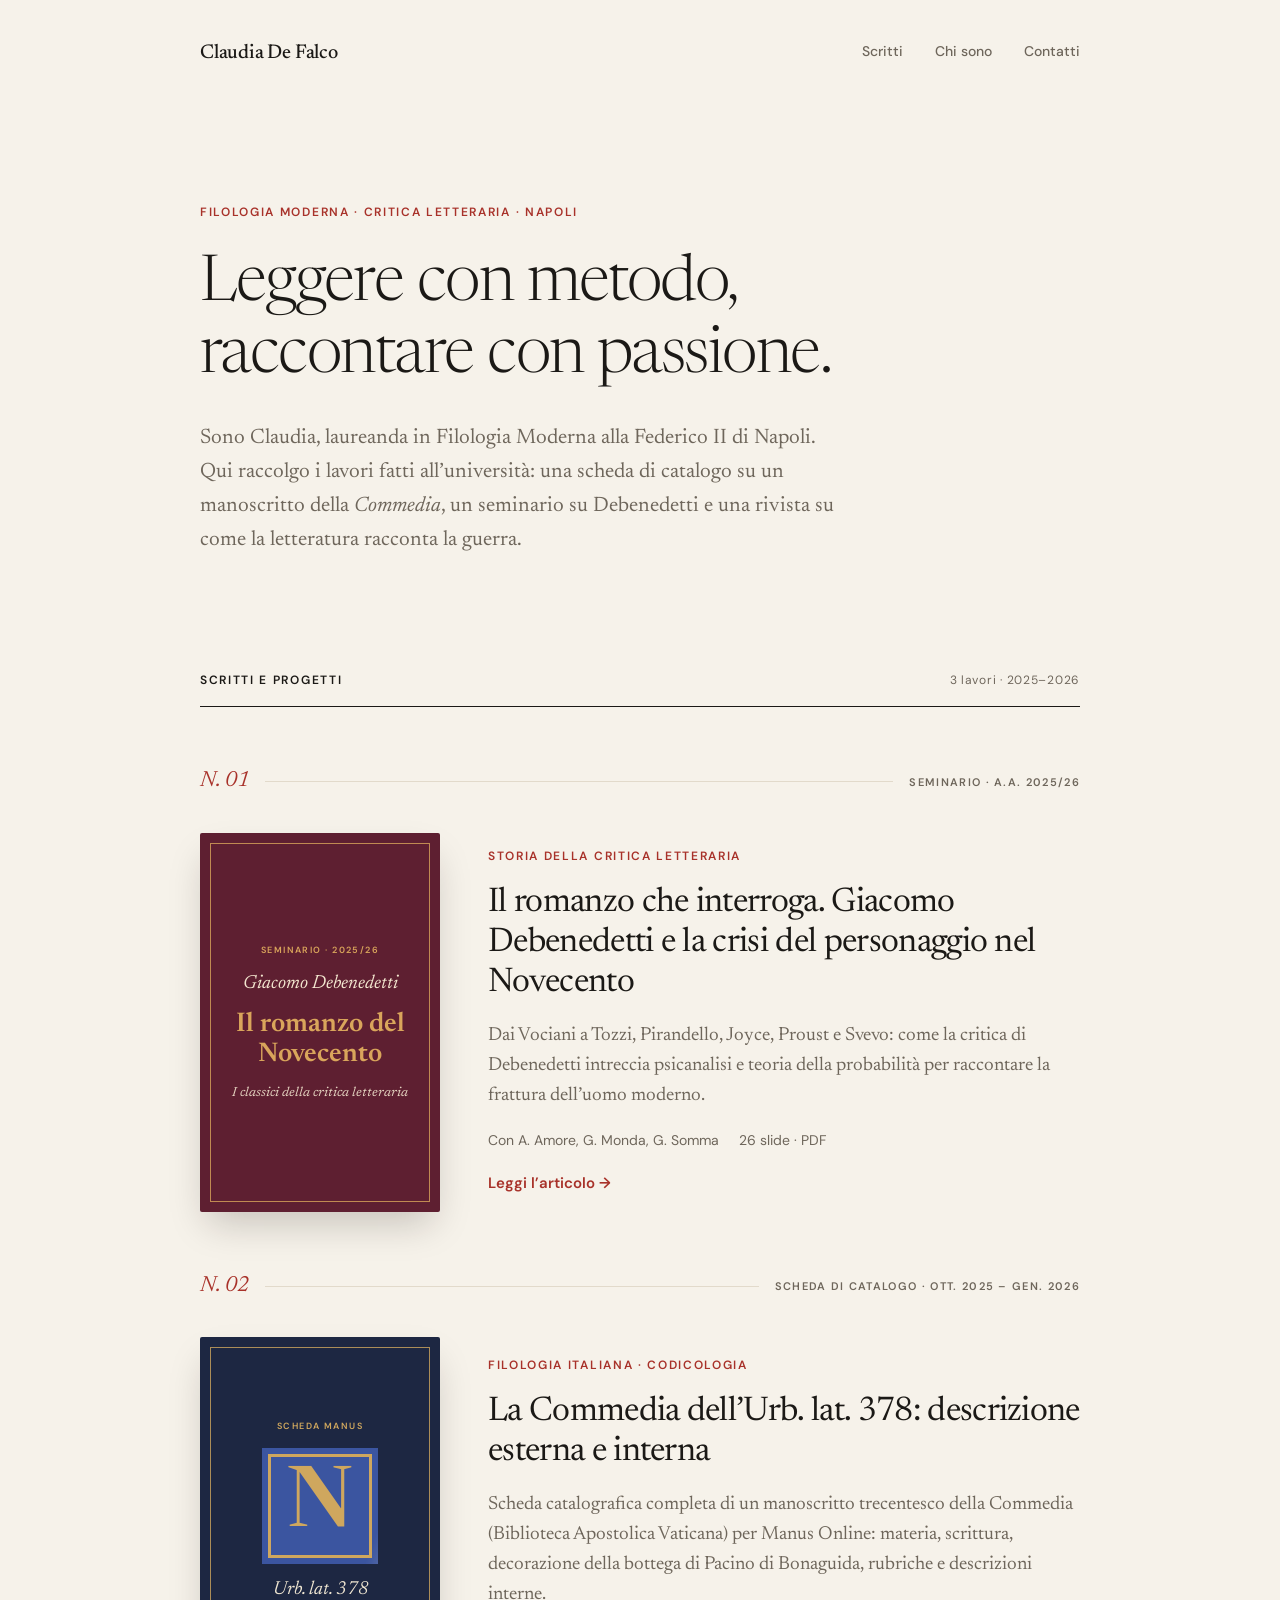
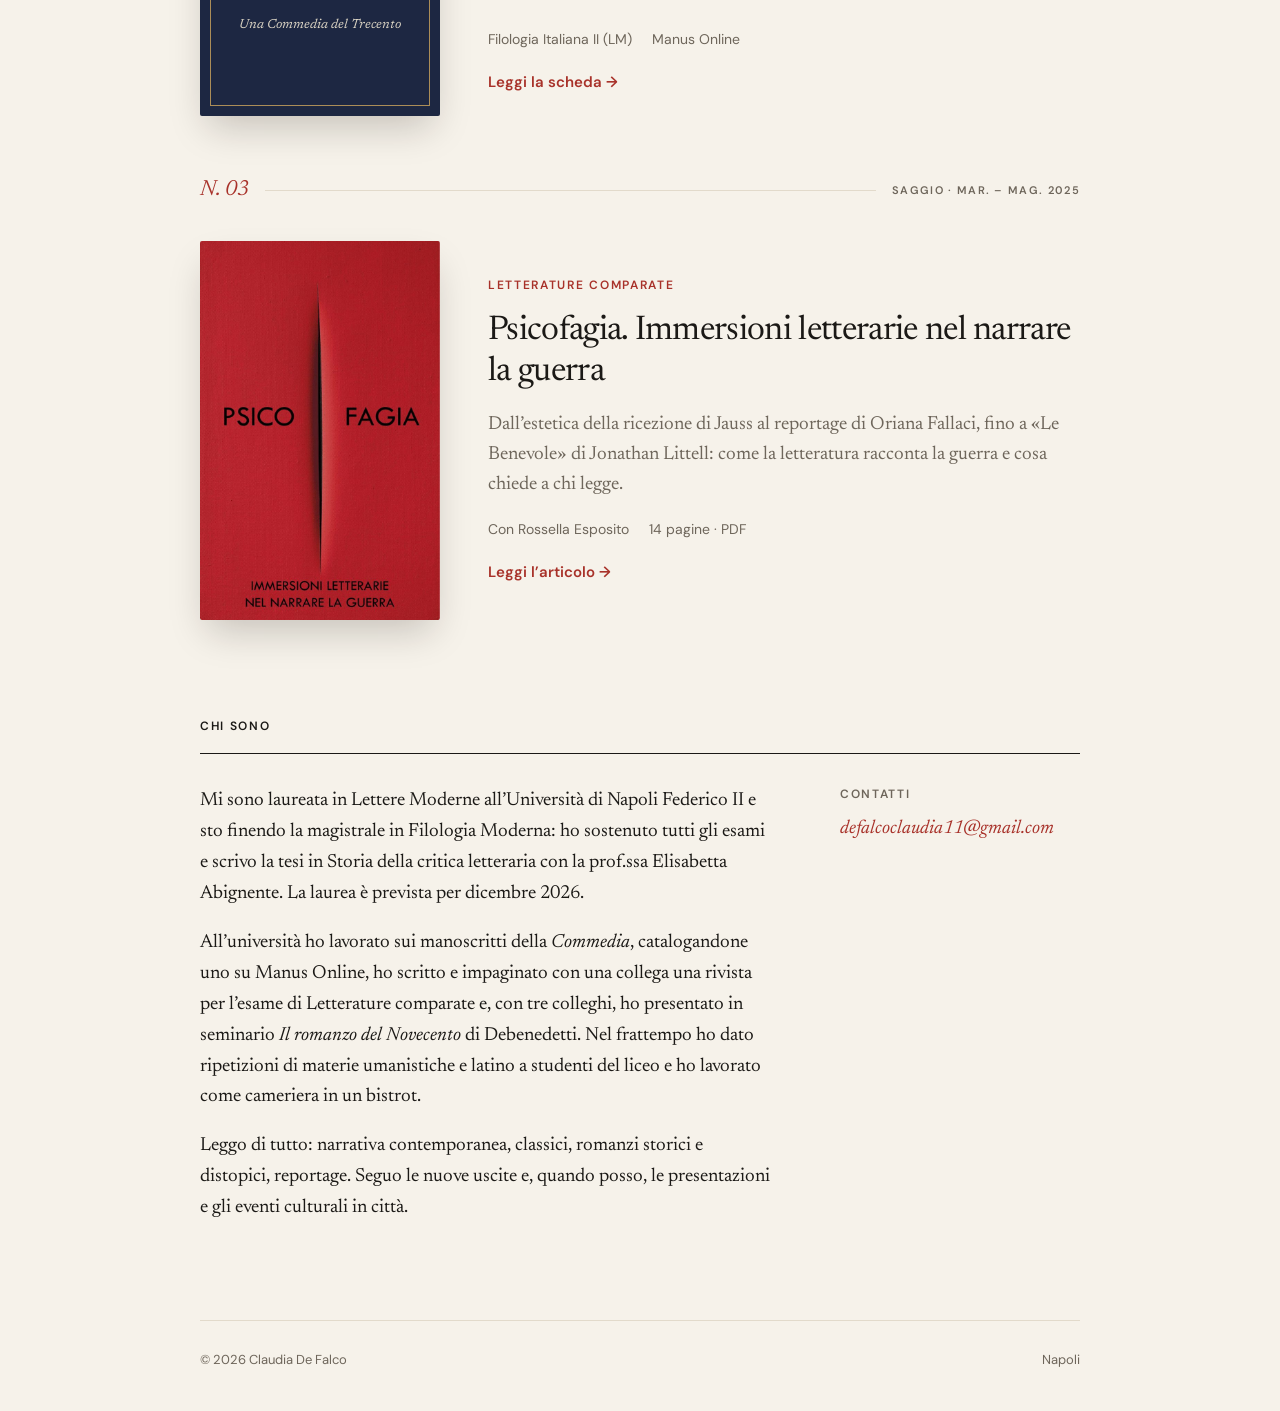
==== commit 96099341: "Add files via upload" ====
--- a/index.html
+++ b/index.html
@@ -31,7 +31,7 @@
     <section class="wrap hero">
       <p class="eyebrow">Filologia moderna · Critica letteraria · Napoli</p>
       <h1>Leggere con metodo,<br>raccontare con passione.</h1>
-      <p class="lead">Sono Claudia De Falco, laureanda magistrale in Filologia Moderna all’Università di Napoli Federico II. Qui raccolgo saggi, schede di catalogo e ricerche universitarie: dai manoscritti danteschi alle teorie del romanzo nel Novecento, fino a come un libro arriva a chi lo legge.</p>
+      <p class="lead">Sono Claudia, laureanda in Filologia Moderna alla Federico II di Napoli. Qui raccolgo i lavori fatti all’università: una scheda di catalogo su un manoscritto della <em>Commedia</em>, un seminario su Debenedetti e una rivista su come la letteratura racconta la guerra.</p>
     </section>
 
     <section class="wrap section" id="scritti" aria-labelledby="scritti-title">
@@ -108,8 +108,9 @@
       </div>
       <div class="about">
         <div class="about-text">
-          <p>Laurea triennale in Lettere Moderne (100/110) e laureanda magistrale in Filologia Moderna all’Università degli Studi di Napoli Federico II, con tutti gli esami sostenuti (media 29,63/30) e una tesi in Storia della critica letteraria con la prof.ssa Elisabetta Abignente.</p>
-          <p>Il mio percorso unisce il rigore filologico sui testi antichi, dall’analisi paleografica alla catalogazione su Manus Online, allo studio critico del romanzo moderno e contemporaneo. Curiosa, comunicativa ed energica, seguo con costanza le novità editoriali e mi piace trovare il libro giusto per ogni lettore.</p>
+          <p>Mi sono laureata in Lettere Moderne all’Università di Napoli Federico II e sto finendo la magistrale in Filologia Moderna: ho sostenuto tutti gli esami e scrivo la tesi in Storia della critica letteraria con la prof.ssa Elisabetta Abignente. La laurea è prevista per dicembre 2026.</p>
+          <p>All’università ho lavorato sui manoscritti della <em>Commedia</em>, catalogandone uno su Manus Online, ho scritto e impaginato con una collega una rivista per l’esame di Letterature comparate e, con tre colleghi, ho presentato in seminario <em>Il romanzo del Novecento</em> di Debenedetti. Nel frattempo ho dato ripetizioni di materie umanistiche e latino a studenti del liceo e ho lavorato come cameriera in un bistrot.</p>
+          <p>Leggo di tutto: narrativa contemporanea, classici, romanzi storici e distopici, reportage. Seguo le nuove uscite e, quando posso, le presentazioni e gli eventi culturali in città.</p>
         </div>
         <div class="contact" id="contatti">
           <p class="label">Contatti</p>
--- a/assets/style.css
+++ b/assets/style.css
@@ -184,9 +184,7 @@
 @media (max-width: 420px) {
   .nav a:nth-child(1) { display: none; }
 }
-@media (prefers-reduced-motion: reduce) {
-  * { transition: none !important; }
-}
+
 
 /* Specificity fixes */
 .card .body .eyebrow { font-size: 12px; line-height: 1.4; color: var(--accent); }
@@ -291,3 +289,44 @@
 }
 .catalog-data.spaced { margin-top: 24px; padding-top: 20px; border-top: 1px dashed var(--rule); }
 .not-found { min-height: 70vh; align-content: center; }
+
+/* ------------------------------------------------------------------
+   Animazioni (solo CSS, leggere). Disattivate con "riduci movimento".
+   ------------------------------------------------------------------ */
+@keyframes rise { from { opacity: 0; transform: translateY(14px); } to { opacity: 1; transform: none; } }
+@keyframes draw { from { transform: scaleX(0); } to { transform: scaleX(1); } }
+@keyframes shimmer { from { background-position: 150% 0; } to { background-position: -50% 0; } }
+
+/* Apertura della home e della testata degli articoli, in sequenza */
+.hero > *, .intro > * { animation: rise .8s cubic-bezier(.2,.7,.2,1) both; }
+.hero > :nth-child(2), .intro > :nth-child(2) { animation-delay: .08s; }
+.hero > :nth-child(3), .intro > :nth-child(3) { animation-delay: .16s; }
+.intro > :nth-child(4) { animation-delay: .24s; }
+.intro > :nth-child(5) { animation-delay: .32s; }
+
+/* Linea sotto le voci del menu */
+.nav a { background: linear-gradient(currentColor, currentColor) left bottom / 0 1px no-repeat; padding-bottom: 2px; transition: color .2s, background-size .3s ease; }
+.nav a:hover, .nav a[aria-current="page"] { background-size: 100% 1px; }
+
+/* Copertine: leggero sollevamento, riflesso dorato sull'iniziale */
+.type-cover { transition: transform .4s cubic-bezier(.2,.7,.2,1), box-shadow .4s; }
+.tc-initial {
+  background-image: linear-gradient(110deg, transparent 35%, rgba(255,240,200,.35) 50%, transparent 65%);
+  background-size: 250% 100%; background-position: 150% 0; background-color: #3B55A0;
+}
+.card:hover .tc-initial { animation: shimmer 1.1s ease; }
+.btn .arrow, .btn span[aria-hidden] { display: inline-block; transition: transform .25s; }
+.btn:hover span[aria-hidden] { transform: translate(2px, -1px); }
+
+/* Comparsa allo scorrimento (solo nei browser che la supportano) */
+@supports (animation-timeline: view()) {
+  .entry .card, .catalog-block, .prose > h2, .pages .band {
+    animation: rise linear both; animation-timeline: view(); animation-range: entry 0% cover 22%;
+  }
+  .entry-sep .line { transform-origin: left; animation: draw linear both; animation-timeline: view(); animation-range: entry 10% cover 30%; }
+}
+
+@media (prefers-reduced-motion: reduce) {
+  *, *::before, *::after { animation: none !important; transition: none !important; }
+}
+.download + .download { margin-top: -48px; }
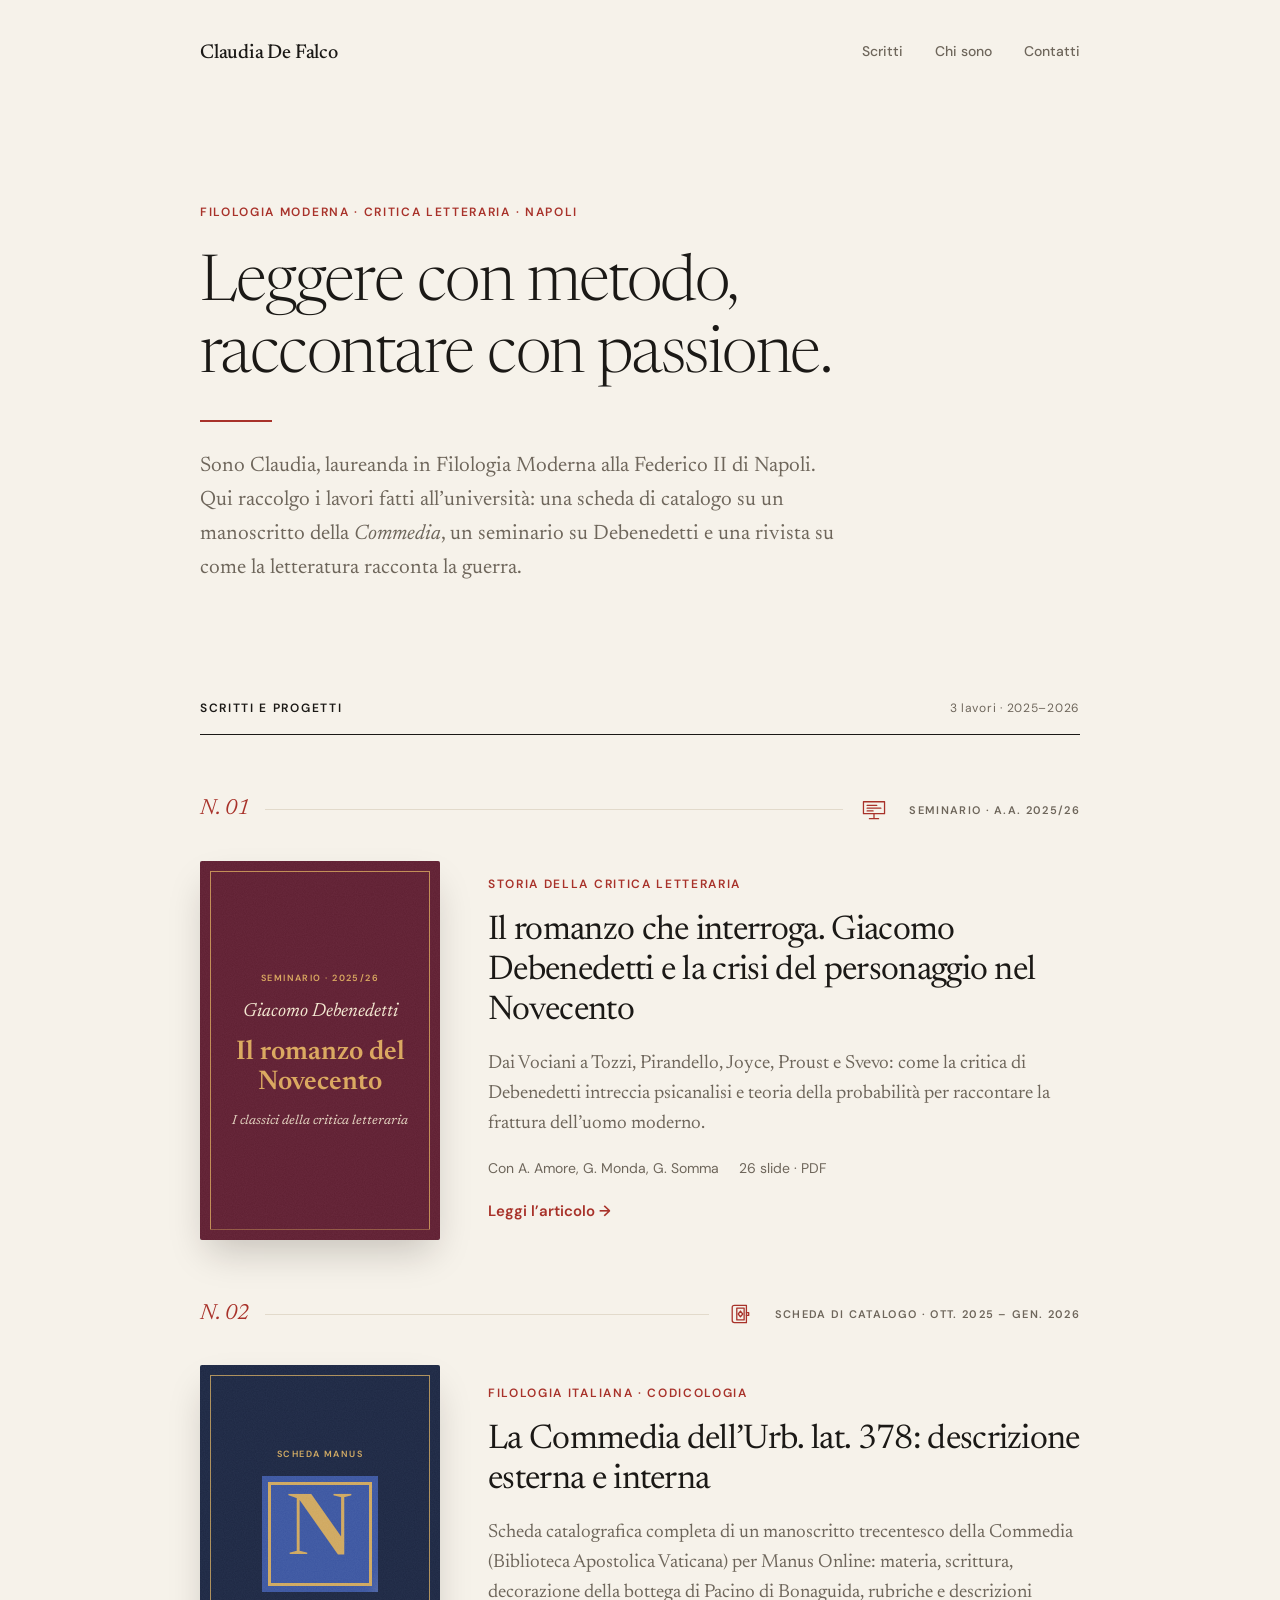
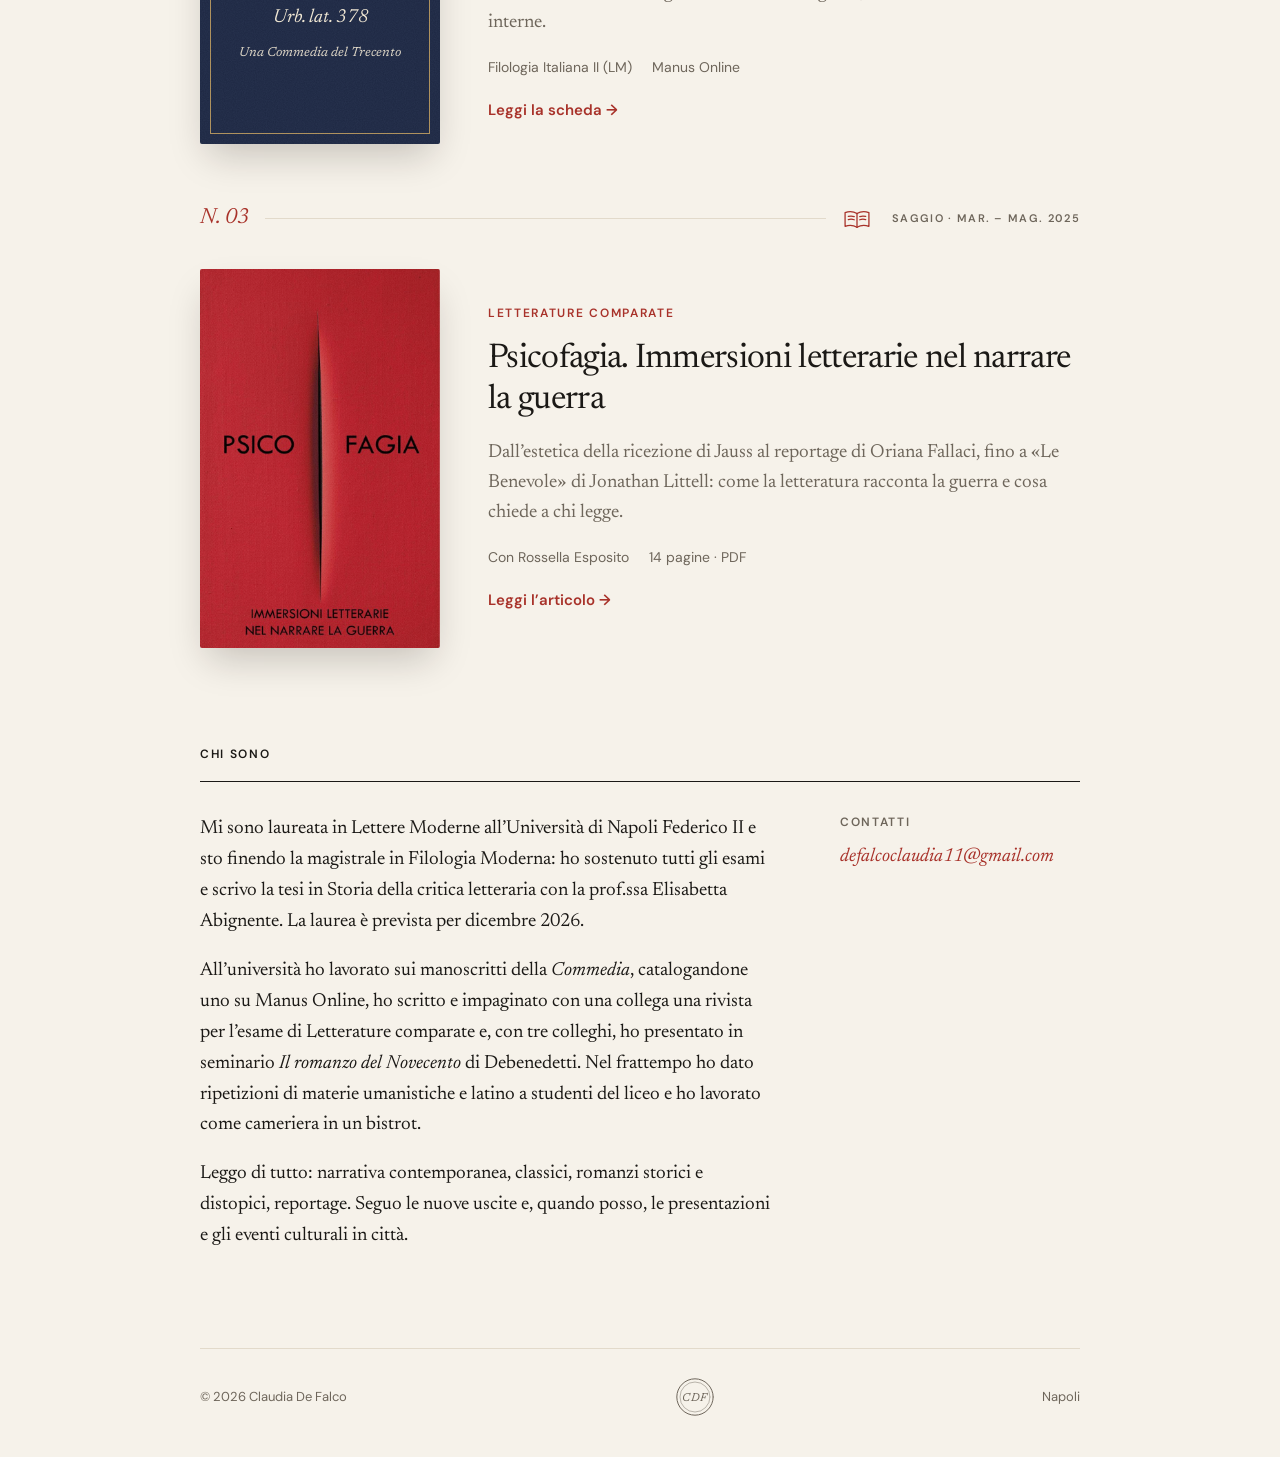
==== commit 5006d7ef: "Add files via upload" ====
--- a/index.html
+++ b/index.html
@@ -16,6 +16,7 @@
   <link rel="preconnect" href="https://fonts.gstatic.com" crossorigin>
   <link href="https://fonts.googleapis.com/css2?family=DM+Sans:wght@400;500;600&family=Newsreader:ital,opsz,wght@0,6..72,300;0,6..72,400;0,6..72,500;0,6..72,600;1,6..72,300;1,6..72,400&display=swap" rel="stylesheet">
   <link rel="stylesheet" href="assets/style.css">
+  <script src="assets/reveal.js" defer></script>
 </head>
 <body>
   <header class="wrap site-header">
@@ -47,7 +48,7 @@
       -->
       <div class="entries">
         <article class="entry">
-          <div class="entry-sep" aria-hidden="true"><span class="n">N. 01</span><span class="line"></span><span class="kind">Seminario · A.A. 2025/26</span></div>
+          <div class="entry-sep" aria-hidden="true"><span class="n">N. 01</span><span class="line"></span><svg class="orn orn-tipo" aria-hidden="true"><use href="assets/ornamenti.svg#presentazione"/></svg><span class="kind">Seminario · A.A. 2025/26</span></div>
           <a class="card" href="articoli/seminario-debenedetti/">
             <div class="cover type-cover tc-bordeaux" role="img" aria-label="Copertina tipografica: Giacomo Debenedetti, Il romanzo del Novecento">
               <span class="tc-kicker">Seminario · 2025/26</span>
@@ -66,7 +67,7 @@
         </article>
 
         <article class="entry">
-          <div class="entry-sep" aria-hidden="true"><span class="n">N. 02</span><span class="line"></span><span class="kind">Scheda di catalogo · ott. 2025 – gen. 2026</span></div>
+          <div class="entry-sep" aria-hidden="true"><span class="n">N. 02</span><span class="line"></span><svg class="orn orn-tipo" aria-hidden="true"><use href="assets/ornamenti.svg#codice"/></svg><span class="kind">Scheda di catalogo · ott. 2025 – gen. 2026</span></div>
           <a class="card" href="articoli/manoscritti-dante-manus/">
             <div class="cover type-cover tc-notte" role="img" aria-label="Copertina tipografica con una grande iniziale N: Urb. lat. 378, una Commedia del Trecento">
               <span class="tc-kicker">Scheda Manus</span>
@@ -85,7 +86,7 @@
         </article>
 
         <article class="entry">
-          <div class="entry-sep" aria-hidden="true"><span class="n">N. 03</span><span class="line"></span><span class="kind">Saggio · mar. – mag. 2025</span></div>
+          <div class="entry-sep" aria-hidden="true"><span class="n">N. 03</span><span class="line"></span><svg class="orn orn-tipo" aria-hidden="true"><use href="assets/ornamenti.svg#libro"/></svg><span class="kind">Saggio · mar. – mag. 2025</span></div>
           <a class="card" href="articoli/psicofagia/">
             <div class="cover">
               <img src="articoli/psicofagia/img/cover.jpg" width="696" height="1100" alt="Copertina della rivista Psicofagia: una tela rossa attraversata da un taglio verticale" loading="lazy">
@@ -122,6 +123,7 @@
 
   <footer class="wrap site-footer">
     <span>© 2026 Claudia De Falco</span>
+    <svg class="orn monogram" aria-hidden="true"><use href="assets/ornamenti.svg#monogramma"/></svg>
     <span>Napoli</span>
   </footer>
 </body>
--- a/assets/style.css
+++ b/assets/style.css
@@ -293,16 +293,17 @@
 /* ------------------------------------------------------------------
    Animazioni (solo CSS, leggere). Disattivate con "riduci movimento".
    ------------------------------------------------------------------ */
-@keyframes rise { from { opacity: 0; transform: translateY(14px); } to { opacity: 1; transform: none; } }
+@keyframes rise { from { opacity: 0; transform: translateY(22px); } to { opacity: 1; transform: none; } }
 @keyframes draw { from { transform: scaleX(0); } to { transform: scaleX(1); } }
 @keyframes shimmer { from { background-position: 150% 0; } to { background-position: -50% 0; } }
 
 /* Apertura della home e della testata degli articoli, in sequenza */
-.hero > *, .intro > * { animation: rise .8s cubic-bezier(.2,.7,.2,1) both; }
-.hero > :nth-child(2), .intro > :nth-child(2) { animation-delay: .08s; }
-.hero > :nth-child(3), .intro > :nth-child(3) { animation-delay: .16s; }
-.intro > :nth-child(4) { animation-delay: .24s; }
-.intro > :nth-child(5) { animation-delay: .32s; }
+.hero > *, .intro > * { animation: rise 1s cubic-bezier(.2,.7,.2,1) both; }
+.hero > :nth-child(2), .intro > :nth-child(2) { animation-delay: .12s; }
+.hero > :nth-child(3), .intro > :nth-child(3) { animation-delay: .24s; }
+.intro > :nth-child(4) { animation-delay: .36s; }
+.intro > :nth-child(5) { animation-delay: .48s; }
+.site-header { animation: rise .8s cubic-bezier(.2,.7,.2,1) both; }
 
 /* Linea sotto le voci del menu */
 .nav a { background: linear-gradient(currentColor, currentColor) left bottom / 0 1px no-repeat; padding-bottom: 2px; transition: color .2s, background-size .3s ease; }
@@ -318,12 +319,119 @@
 .btn .arrow, .btn span[aria-hidden] { display: inline-block; transition: transform .25s; }
 .btn:hover span[aria-hidden] { transform: translate(2px, -1px); }
 
-/* Comparsa allo scorrimento (solo nei browser che la supportano) */
-@supports (animation-timeline: view()) {
-  .entry .card, .catalog-block, .prose > h2, .pages .band {
-    animation: rise linear both; animation-timeline: view(); animation-range: entry 0% cover 22%;
-  }
-  .entry-sep .line { transform-origin: left; animation: draw linear both; animation-timeline: view(); animation-range: entry 10% cover 30%; }
+/* Comparsa allo scorrimento: classi aggiunte da assets/reveal.js (tutti i browser) */
+.reveal {
+  opacity: 0; transform: translateY(28px);
+  transition: opacity .9s cubic-bezier(.2,.7,.2,1), transform .9s cubic-bezier(.2,.7,.2,1);
+}
+.reveal.is-in { opacity: 1; transform: none; }
+/* Nei lavori della home: la linea del separatore si disegna e la copertina "si posa" */
+.entry.reveal .entry-sep .line { transform: scaleX(0); transform-origin: left; transition: transform 1.2s .25s cubic-bezier(.2,.7,.2,1); }
+.entry.reveal.is-in .entry-sep .line { transform: scaleX(1); }
+.entry.reveal .cover { transform: translateY(18px) rotate(-2deg); transition: transform 1.1s .15s cubic-bezier(.2,.7,.2,1), box-shadow .4s; }
+.entry.reveal.is-in .cover { transform: none; }
+.entry.reveal.is-in .card:hover .cover { transform: translateY(-4px) rotate(-.6deg); }
+.entry.reveal .body > * { opacity: 0; transform: translateY(10px); transition: opacity .7s, transform .7s cubic-bezier(.2,.7,.2,1); }
+.entry.reveal.is-in .body > * { opacity: 1; transform: none; }
+.entry.reveal.is-in .body > :nth-child(2) { transition-delay: .1s; }
+.entry.reveal.is-in .body > :nth-child(3) { transition-delay: .18s; }
+.entry.reveal.is-in .body > :nth-child(4) { transition-delay: .26s; }
+.entry.reveal.is-in .body > :nth-child(5) { transition-delay: .34s; }
+
+/* Titolo della home: sottolineatura rossa che si disegna all'apertura */
+.hero h1::after {
+  content: ""; display: block; width: 72px; height: 2px; margin-top: 26px; background: var(--accent);
+  transform-origin: left; animation: draw 1s .5s cubic-bezier(.2,.7,.2,1) both;
+}
+
+/* ==================================================================
+   LIBRERIA ANIMAZIONI (moduli riutilizzabili per ogni nuovo lavoro)
+   1. Comparsa allo scorrimento .... automatica, oppure attributo data-reveal
+   2. Cornice che si disegna ....... automatica su ogni .type-cover
+   3. Luce su carta ................ automatica su ogni .cover (immagine o tipografica)
+   4. Ornamenti SVG ................ <svg class="orn"><use href=".../ornamenti.svg#rombo"/></svg>
+                                      oppure #filetto (dentro <div class="finis">)
+   ================================================================== */
+
+/* 2. Cornice delle copertine tipografiche: si disegna dall'angolo in alto a sinistra */
+@keyframes frame-in { from { clip-path: inset(0 100% 100% 0); } to { clip-path: inset(0 0 0 0); } }
+.type-cover::before { animation: frame-in 1.4s .2s cubic-bezier(.6,0,.2,1) both; }
+.entry.reveal .type-cover::before { animation: none; clip-path: inset(0 100% 100% 0); transition: clip-path 1.4s .35s cubic-bezier(.6,0,.2,1); }
+.entry.reveal.is-in .type-cover::before { clip-path: inset(0 0 0 0); }
+
+/* 3. Luce su carta: grana leggera + riflesso che passa (al passaggio del mouse e alla comparsa) */
+.cover { position: relative; isolation: isolate; }
+.cover::after {
+  content: ""; position: absolute; inset: 0; pointer-events: none; z-index: 2;
+  background:
+    linear-gradient(115deg, transparent 38%, rgba(255,248,230,.38) 50%, transparent 62%) no-repeat,
+    url("data:image/svg+xml,%3Csvg xmlns='http://www.w3.org/2000/svg' width='160' height='160'%3E%3Cfilter id='n'%3E%3CfeTurbulence type='fractalNoise' baseFrequency='.9' numOctaves='2' stitchTiles='stitch'/%3E%3CfeColorMatrix values='0 0 0 0 .5 0 0 0 0 .5 0 0 0 0 .5 0 0 0 .55 0'/%3E%3C/filter%3E%3Crect width='100%25' height='100%25' filter='url(%23n)'/%3E%3C/svg%3E");
+  background-size: 260% 100%, 160px 160px;
+  background-position: 160% 0, 0 0;
+  mix-blend-mode: soft-light; opacity: .75;
+}
+@keyframes sheen { from { background-position: 160% 0, 0 0; } to { background-position: -60% 0, 0 0; } }
+.card:hover .cover::after { animation: sheen 1.3s cubic-bezier(.4,0,.2,1); }
+.entry.reveal.is-in .cover::after { animation: sheen 1.6s .6s cubic-bezier(.4,0,.2,1) both; }
+.entry.reveal.is-in .card:hover .cover::after { animation: sheen 1.3s cubic-bezier(.4,0,.2,1); }
+
+/* 4. Ornamenti SVG che si disegnano */
+.orn { width: 40px; height: 16px; flex: none; color: var(--accent); fill: none; stroke: currentColor; stroke-width: 1.3; stroke-linecap: round; stroke-linejoin: round; overflow: visible; }
+.orn, .finis svg { stroke-dasharray: 1; stroke-dashoffset: 0; }
+.reveal .orn, .finis.reveal svg { stroke-dashoffset: 1; transition: stroke-dashoffset 1.6s .4s ease; }
+.reveal.is-in .orn, .finis.reveal.is-in svg { stroke-dashoffset: 0; }
+.entry-sep .orn { margin-right: 4px; }
+.finis { display: flex; justify-content: center; color: var(--accent); margin: 8px 0 48px; }
+.finis svg { width: 200px; height: 16px; fill: none; stroke: currentColor; stroke-width: 1.2; stroke-linecap: round; overflow: visible; }
+
+
+/* 4b. Ornamenti: icone per tipo di lavoro, segnalibro, documento, monogramma, 404 */
+.orn-tipo { width: 30px; height: 22px; stroke-width: 1.4; }
+@keyframes stroke-in { from { stroke-dashoffset: 1; } to { stroke-dashoffset: 0; } }
+@keyframes ribbon { from { transform: scaleY(0); } to { transform: scaleY(1); } }
+
+.intro { position: relative; }
+.intro > .segnalibro {
+  position: absolute; top: 0; right: 0; width: 22px; height: 66px; stroke-width: 1.2;
+  transform-origin: top; animation: ribbon 1.1s .6s cubic-bezier(.2,.7,.2,1) both;
+}
+
+.download > div:first-child { flex: 1 1 320px; min-width: 0; display: grid; grid-template-columns: auto 1fr; column-gap: 18px; align-items: center; }
+.download > div:first-child > .doc-icon { grid-row: span 2; }
+.download .doc-icon { width: 26px; height: 32px; stroke-width: 1.3; transition: transform .35s cubic-bezier(.2,.7,.2,1); }
+.download:hover .doc-icon { transform: translateY(-3px) rotate(-5deg); }
+.download.reveal .doc-icon { stroke-dashoffset: 1; transition: stroke-dashoffset 1.4s .3s ease, transform .35s; }
+.download.reveal.is-in .doc-icon { stroke-dashoffset: 0; }
+
+.site-footer { align-items: center; }
+.site-footer .monogram { width: 40px; height: 40px; stroke-width: 1.1; color: var(--muted); }
+.site-footer.reveal .monogram { stroke-dashoffset: 1; transition: stroke-dashoffset 2s .2s ease; }
+.site-footer.reveal.is-in .monogram { stroke-dashoffset: 0; }
+
+.libro-404 { width: 96px; height: 72px; stroke-width: 1; margin-bottom: 8px; animation: stroke-in 2.2s .2s ease both; }
+
+/* 5. Caporali «» a margine delle citazioni (automatici su ogni blockquote degli articoli) */
+.prose blockquote { position: relative; }
+.prose blockquote::before {
+  content: ""; position: absolute; left: -48px; top: 12px; width: 26px; height: 22px; background: var(--accent); opacity: .85;
+  -webkit-mask: url("data:image/svg+xml,%3Csvg xmlns='http://www.w3.org/2000/svg' viewBox='0 0 26 22' fill='none' stroke='black' stroke-width='1.6' stroke-linecap='round' stroke-linejoin='round'%3E%3Cpath d='M11 3 L3 11 L11 19 M23 3 L15 11 L23 19'/%3E%3C/svg%3E") no-repeat center / contain;
+          mask: url("data:image/svg+xml,%3Csvg xmlns='http://www.w3.org/2000/svg' viewBox='0 0 26 22' fill='none' stroke='black' stroke-width='1.6' stroke-linecap='round' stroke-linejoin='round'%3E%3Cpath d='M11 3 L3 11 L11 19 M23 3 L15 11 L23 19'/%3E%3C/svg%3E") no-repeat center / contain;
+  transition: transform .9s .3s cubic-bezier(.2,.7,.2,1), opacity .9s .3s;
+}
+.prose blockquote.reveal::before { transform: translateX(-10px); opacity: 0; }
+.prose blockquote.reveal.is-in::before { transform: none; opacity: .85; }
+
+/* 6. Elenchi puntati con mini-losanga (automatici su .keypoints) */
+.keypoints li::before {
+  content: ""; top: .62em; width: 10px; height: 10px; background: var(--accent);
+  -webkit-mask: url("data:image/svg+xml,%3Csvg xmlns='http://www.w3.org/2000/svg' viewBox='0 0 10 10'%3E%3Cpath d='M5 .8 L9.2 5 L5 9.2 L.8 5 Z' fill='none' stroke='black' stroke-width='1.3'/%3E%3C/svg%3E") no-repeat center / contain;
+          mask: url("data:image/svg+xml,%3Csvg xmlns='http://www.w3.org/2000/svg' viewBox='0 0 10 10'%3E%3Cpath d='M5 .8 L9.2 5 L5 9.2 L.8 5 Z' fill='none' stroke='black' stroke-width='1.3'/%3E%3C/svg%3E") no-repeat center / contain;
+}
+
+@media (max-width: 760px) {
+  .prose blockquote::before { display: none; }
+  .intro > .segnalibro { width: 16px; height: 48px; top: -8px; }
+  .site-footer .monogram { order: -1; flex-basis: 100%; }
 }
 
 @media (prefers-reduced-motion: reduce) {
